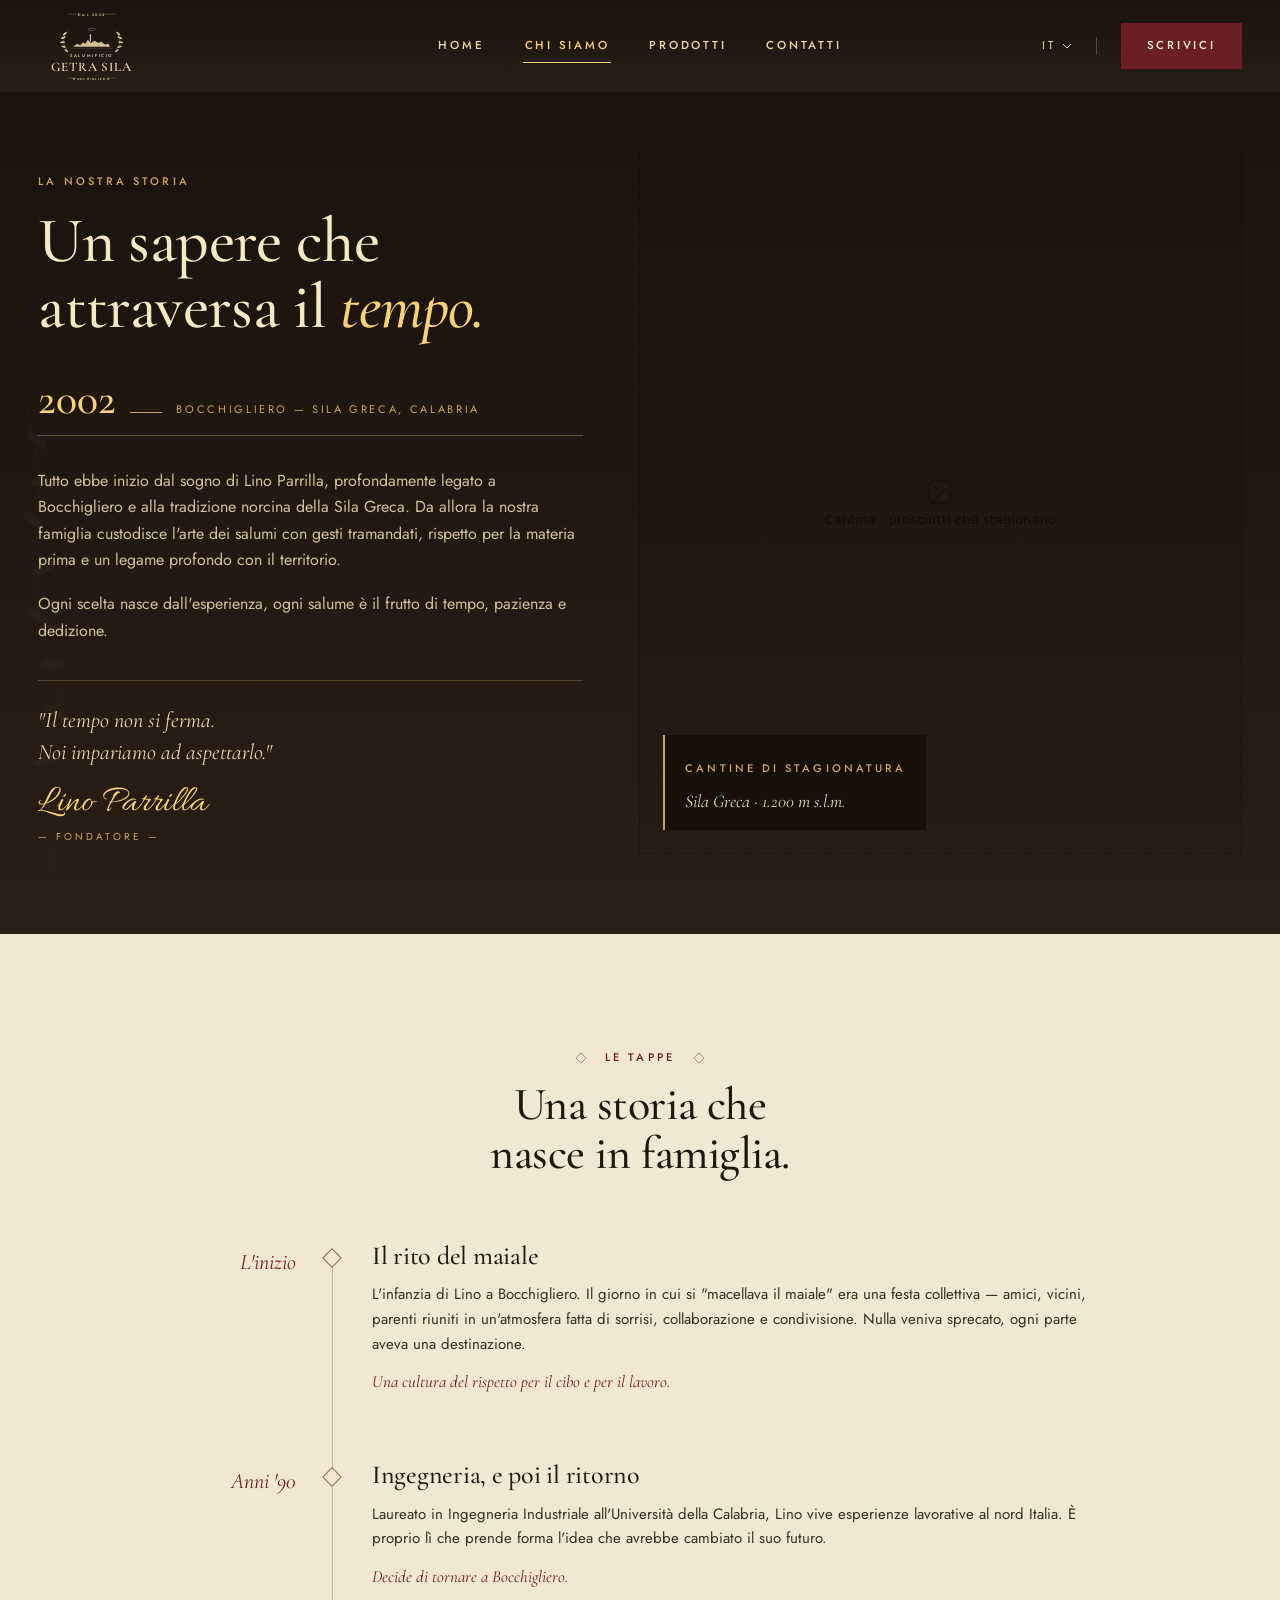
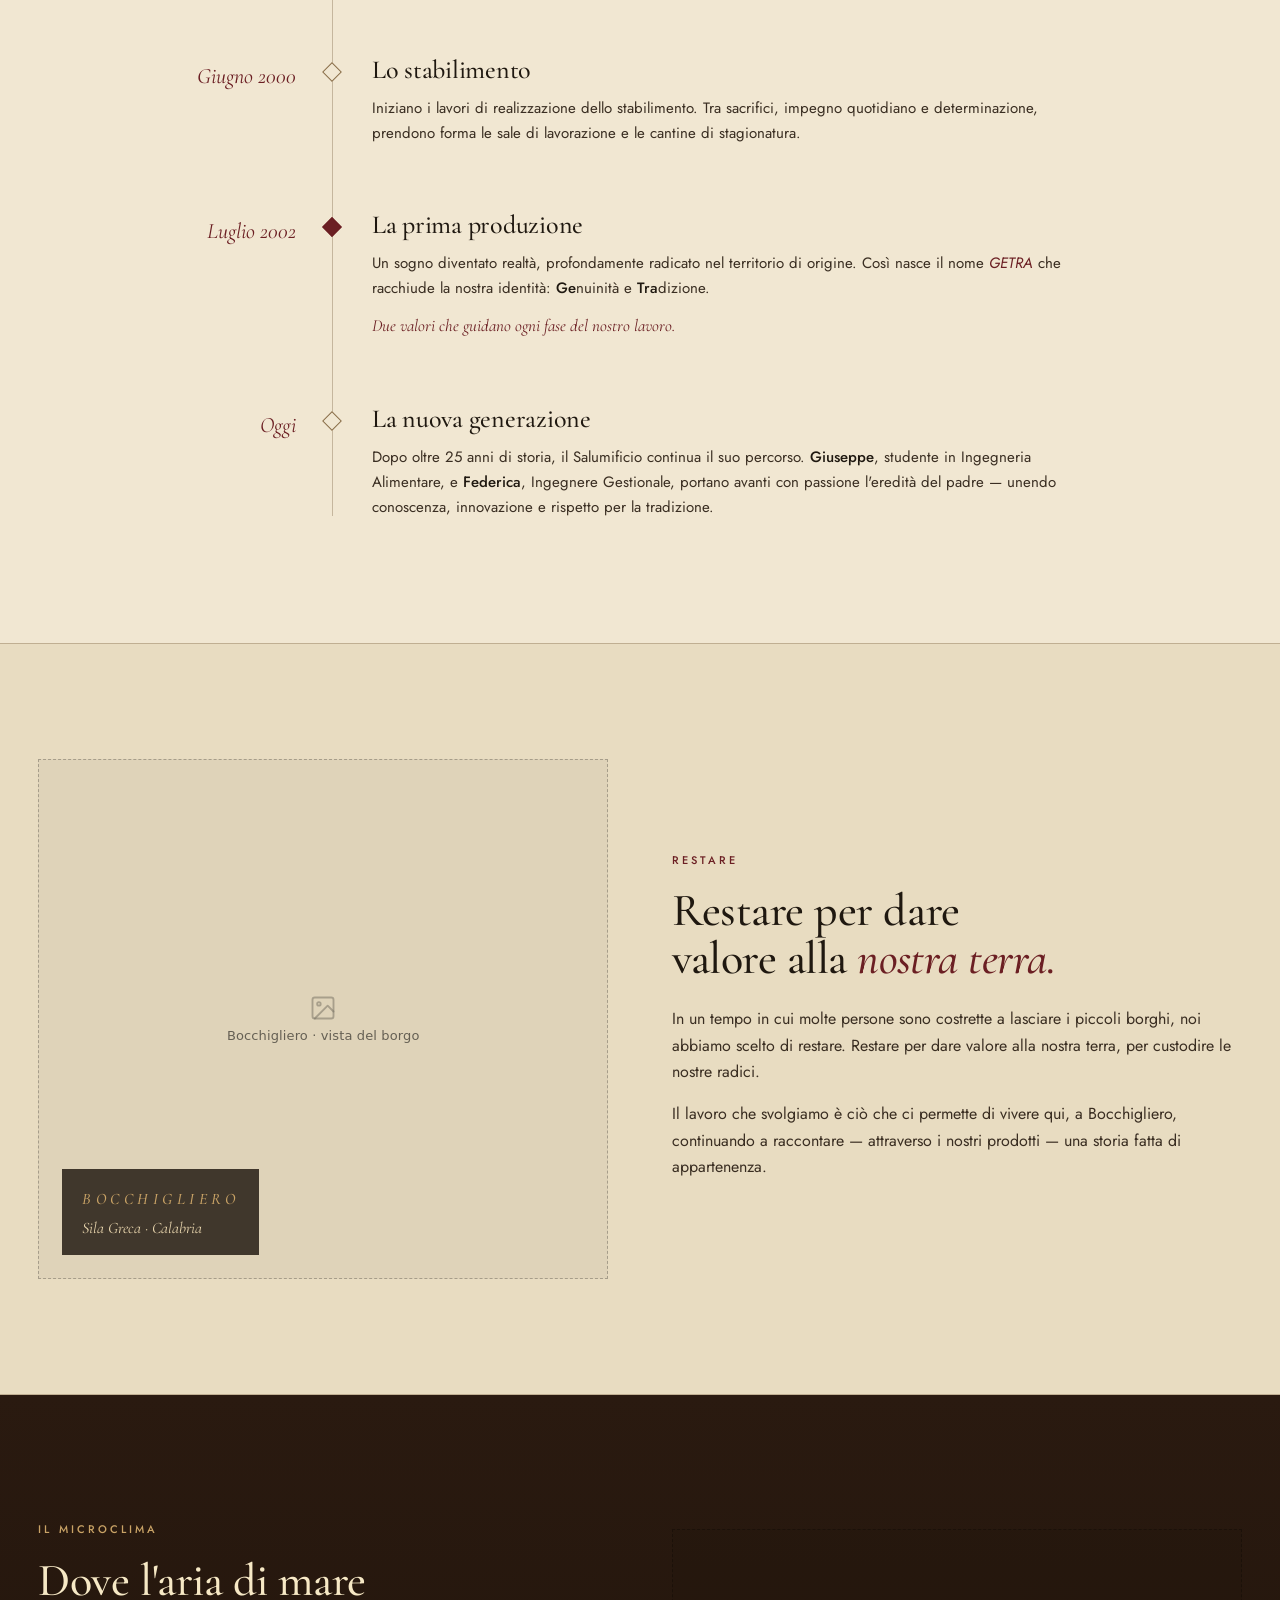
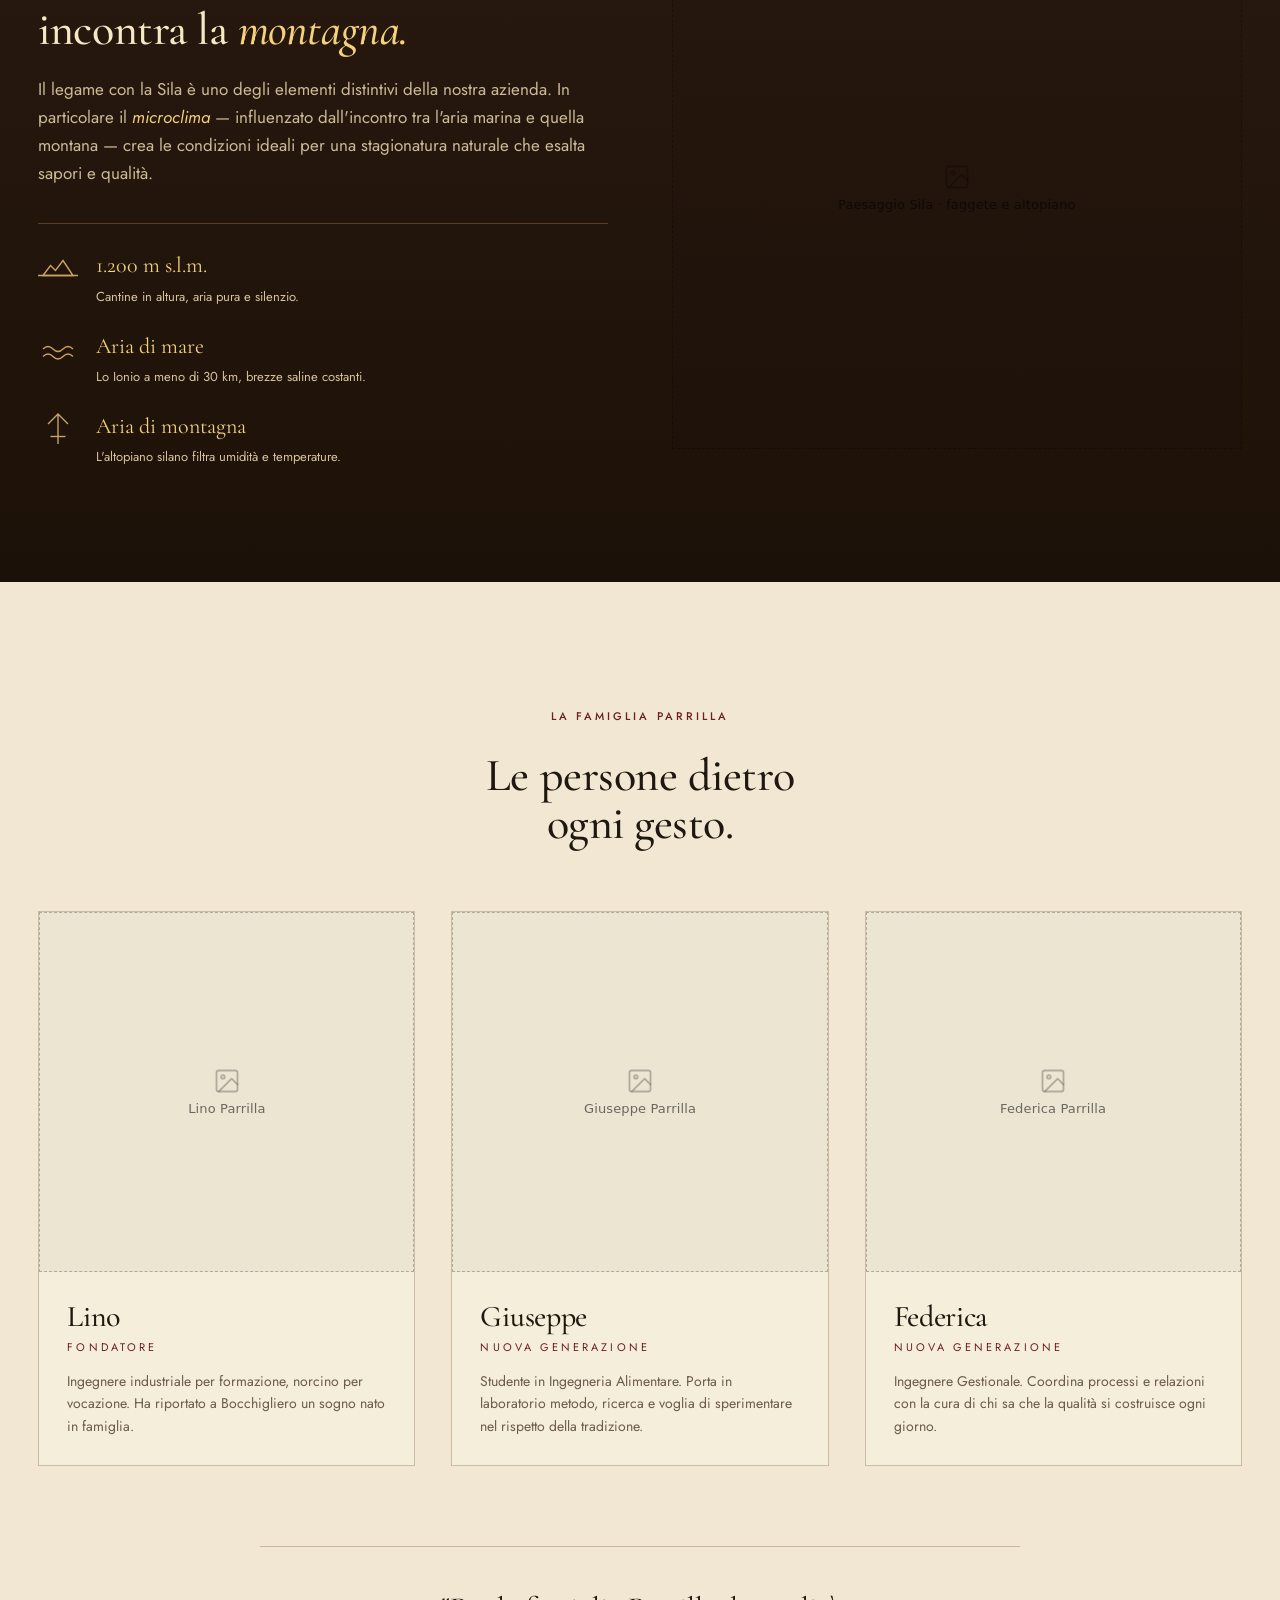
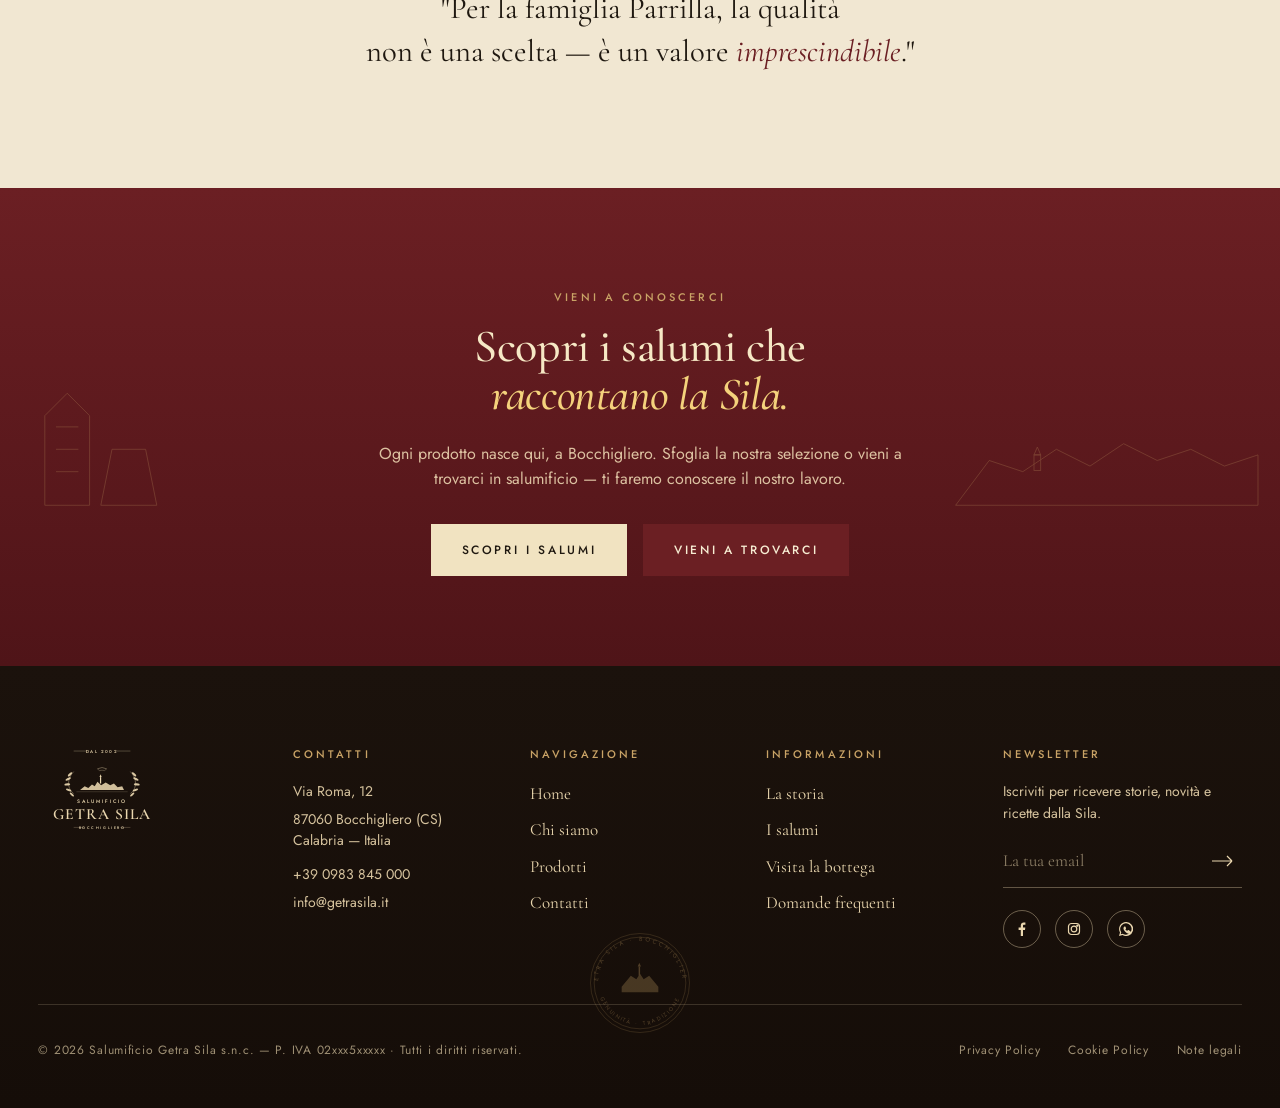
==== chi-siamo.html @ c6960387 "Initial commit e start the project" ====
<!doctype html>
<html lang="it">
<head>
  <meta charset="utf-8" />
  <meta name="viewport" content="width=device-width, initial-scale=1" />
  <title>Chi Siamo — Salumificio Getra Sila</title>
  <link rel="preconnect" href="https://fonts.googleapis.com" />
  <link rel="preconnect" href="https://fonts.gstatic.com" crossorigin />
  <link href="https://fonts.googleapis.com/css2?family=Cormorant+Garamond:ital,wght@0,400;0,500;0,600;0,700;1,400;1,500;1,600&family=Jost:wght@300;400;500;600&family=Allura&display=swap" rel="stylesheet" />
  <link rel="stylesheet" href="styles.css" />
  <script src="image-slot.js"></script>
  <script src="menu.js" defer></script>
</head>
<body data-screen-label="02 Chi Siamo">

<!-- ========== TOPBAR (dark) ========== -->
<header class="topbar topbar--dark">
  <div class="topbar__inner">
    <a href="index.html" class="brand">
      <svg viewBox="0 0 280 188" xmlns="http://www.w3.org/2000/svg" aria-hidden="true">
        <g fill="none" stroke="currentColor">
          <line x1="78" y1="11" x2="108" y2="11" stroke-width="0.6"/>
          <line x1="172" y1="11" x2="202" y2="11" stroke-width="0.6"/>
          <text x="140" y="15" text-anchor="middle" font-family="Jost" font-size="9.5" letter-spacing="3.2" fill="currentColor" stroke="none" style="font-weight:500;">DAL 2002</text>
          <path d="M 78 56 C 64 70, 62 92, 78 104" stroke-width="0.8"/>
          <g fill="currentColor" stroke="none" opacity="0.92">
            <ellipse cx="70" cy="62" rx="6" ry="2.3" transform="rotate(-40 70 62)"/>
            <ellipse cx="66" cy="72" rx="6.5" ry="2.4" transform="rotate(-25 66 72)"/>
            <ellipse cx="64" cy="84" rx="6.5" ry="2.4" transform="rotate(-5 64 84)"/>
            <ellipse cx="67" cy="96" rx="6.2" ry="2.3" transform="rotate(20 67 96)"/>
            <ellipse cx="74" cy="106" rx="5.8" ry="2.2" transform="rotate(40 74 106)"/>
          </g>
          <path d="M 202 56 C 216 70, 218 92, 202 104" stroke-width="0.8"/>
          <g fill="currentColor" stroke="none" opacity="0.92">
            <ellipse cx="210" cy="62" rx="6" ry="2.3" transform="rotate(40 210 62)"/>
            <ellipse cx="214" cy="72" rx="6.5" ry="2.4" transform="rotate(25 214 72)"/>
            <ellipse cx="216" cy="84" rx="6.5" ry="2.4" transform="rotate(5 216 84)"/>
            <ellipse cx="213" cy="96" rx="6.2" ry="2.3" transform="rotate(-20 213 96)"/>
            <ellipse cx="206" cy="106" rx="5.8" ry="2.2" transform="rotate(-40 206 106)"/>
          </g>
          <path d="M 130 50 Q 140 44 150 50" stroke-width="0.8"/>
          <path d="M 130 50 Q 134 56 140 53 Q 146 56 150 50" stroke-width="0.6"/>
          <g fill="currentColor" stroke="none">
            <path d="M 92 96 L 102 88 L 110 92 L 118 84 L 124 88 L 130 78 L 138 86 L 148 80 L 158 86 L 166 82 L 174 90 L 184 88 L 188 96 Z" opacity="0.88"/>
            <rect x="135.5" y="68" width="2.6" height="14"/>
            <polygon points="134.5,68 136.8,62 139.1,68"/>
          </g>
          <line x1="84" y1="100" x2="196" y2="100" stroke-width="0.5" opacity="0.7"/>
          <text x="140" y="124" text-anchor="middle" font-family="Jost" font-size="11" letter-spacing="4.2" fill="currentColor" stroke="none" style="font-weight:500;">SALUMIFICIO</text>
          <text x="140" y="160" text-anchor="middle" font-family="Cormorant Garamond" font-weight="600" font-size="34" letter-spacing="2.2" fill="currentColor" stroke="none">GETRA SILA</text>
          <line x1="78" y1="178" x2="100" y2="178" stroke-width="0.5"/>
          <line x1="180" y1="178" x2="202" y2="178" stroke-width="0.5"/>
          <text x="140" y="182" text-anchor="middle" font-family="Jost" font-size="8" letter-spacing="3.4" fill="currentColor" stroke="none" style="font-weight:500;">BOCCHIGLIERO</text>
        </g>
      </svg>
    </a>
    <nav class="nav">
      <a href="index.html" class="nav-link">Home</a>
      <a href="chi-siamo.html" class="nav-link nav-link--active">Chi Siamo</a>
      <a href="prodotti.html" class="nav-link">Prodotti</a>
      <a href="contatti.html" class="nav-link">Contatti</a>
    </nav>
    <div class="topbar__right">
      <span class="lang">IT
        <svg width="10" height="6" viewBox="0 0 10 6" fill="none"><path d="M1 1l4 4 4-4" stroke="currentColor" stroke-width="1"/></svg>
      </span>
      <a href="contatti.html" class="topbar__cta">Scrivici</a>
    </div>

    <button class="burger" type="button" aria-label="Apri menu" aria-expanded="false" aria-controls="mobile-menu">
      <span class="burger__lines"><span></span><span></span><span></span></span>
    </button>
  </div>
</header>

<div class="mobile-menu" id="mobile-menu" role="dialog" aria-modal="true" aria-label="Menu di navigazione" aria-hidden="true">
  <button class="mobile-menu__close" type="button" aria-label="Chiudi menu">
    <svg viewBox="0 0 24 24" fill="none" stroke="currentColor" stroke-width="1.4" stroke-linecap="round"><path d="M5 5l14 14M19 5L5 19"/></svg>
  </button>
  <div class="mobile-menu__inner">
    <p class="mobile-menu__eyebrow">Salumificio · Getra Sila</p>
    <nav class="mobile-menu__nav" aria-label="Menu principale">
      <a href="index.html">Home</a>
      <a href="chi-siamo.html">Chi Siamo</a>
      <a href="prodotti.html">Prodotti</a>
      <a href="contatti.html">Contatti</a>
    </nav>
    <hr class="mobile-menu__divider" />
    <a href="contatti.html" class="mobile-menu__cta">Scrivici</a>
    <p class="mobile-menu__addr">Bocchigliero (CS)<br/>Calabria — Italia</p>
    <div class="mobile-menu__socials">
      <a href="#" aria-label="Facebook"><svg width="14" height="14" viewBox="0 0 14 14" fill="currentColor"><path d="M8 14V8h2l.3-2.4H8V4c0-.7.2-1.2 1.2-1.2H10.4V.6C10.2.6 9.5.5 8.7.5c-1.7 0-2.9 1-2.9 3v2H3.6V8h2.2v6H8z"/></svg></a>
      <a href="#" aria-label="Instagram"><svg width="14" height="14" viewBox="0 0 14 14" fill="none" stroke="currentColor" stroke-width="1.2"><rect x="1.5" y="1.5" width="11" height="11" rx="3"/><circle cx="7" cy="7" r="2.8"/><circle cx="10.4" cy="3.6" r="0.6" fill="currentColor"/></svg></a>
      <a href="#" aria-label="WhatsApp"><svg width="14" height="14" viewBox="0 0 14 14" fill="currentColor"><path d="M7 0a7 7 0 00-6 10.5L0 14l3.6-1A7 7 0 107 0zm0 12.7a5.7 5.7 0 01-3-.8l-.2-.1-2.1.5.6-2-.2-.2A5.7 5.7 0 117 12.7zm3.3-4.3l-.8-.4c-.2-.1-.4-.2-.5 0-.2.2-.6.7-.7.8 0 .1-.1.1-.3 0-.6-.3-1.1-.6-1.5-1.3-.1-.2 0-.3.1-.4 0-.1.2-.3.3-.4 0-.1 0-.2.1-.3 0-.1 0-.2 0-.3l-.5-1.2c-.2-.3-.3-.3-.4-.3h-.4c-.1 0-.3 0-.5.2-.2.2-.7.7-.7 1.6 0 1 .7 1.9.8 2 .1.2 1.4 2.2 3.4 3 1.6.6 1.9.5 2.3.5.3 0 1-.4 1.2-.8.1-.4.1-.8.1-.8 0-.1-.2-.1-.4-.2z"/></svg></a>
    </div>
  </div>
</div>

<main>

<!-- ========== HERO ========== -->
<section class="cs-hero">
  <div class="cs-hero__inner">
    <div class="cs-hero__copy">
      <p class="eyebrow">La nostra storia</p>
      <h1>
        Un sapere che<br/>
        attraversa il <em>tempo.</em>
      </h1>

      <div class="cs-hero__year">
        <p class="cs-hero__year-num">2002</p>
        <span class="cs-hero__year-bar"></span>
        <p class="cs-hero__year-place">Bocchigliero — Sila Greca, Calabria</p>
      </div>

      <p class="lead">
        Tutto ebbe inizio dal sogno di Lino Parrilla, profondamente legato
        a Bocchigliero e alla tradizione norcina della Sila Greca.
        Da allora la nostra famiglia custodisce l'arte dei salumi
        con gesti tramandati, rispetto per la materia prima e
        un legame profondo con il territorio.
      </p>

      <p class="lead">
        Ogni scelta nasce dall'esperienza, ogni salume è il frutto
        di tempo, pazienza e dedizione.
      </p>

      <blockquote class="cs-quote">
        <p class="cs-quote__text">"Il tempo non si ferma.<br/>Noi impariamo ad aspettarlo."</p>
        <p class="cs-quote__sig script">Lino Parrilla</p>
        <p class="cs-quote__role">— Fondatore —</p>
      </blockquote>
    </div>

    <div class="cs-hero__art">
      <image-slot id="cs-hero" shape="rect" placeholder="Cantina · prosciutti che stagionano"></image-slot>
      <!-- Sila label overlay -->
      <div class="cs-hero__overlay">
        <p class="eyebrow eyebrow--gold">Cantine di stagionatura</p>
        <p class="cs-hero__overlay-tag">Sila Greca · 1.200 m s.l.m.</p>
      </div>
    </div>
  </div>

  <!-- side botanical -->
  <svg class="botanical" style="left: 0; top: 300px; width: 140px; height: 480px; opacity: 0.18;" viewBox="0 0 160 600" fill="none">
    <g stroke="var(--sepia)" stroke-width="0.6" opacity="0.7">
      <path d="M 18 0 Q 50 80, 38 170 Q 26 260, 56 350 Q 86 440, 60 540 L 60 600"/>
      <g fill="var(--sepia)" stroke="none" opacity="0.45">
        <ellipse cx="38" cy="60" rx="16" ry="6" transform="rotate(40 38 60)"/>
        <ellipse cx="46" cy="110" rx="16" ry="6" transform="rotate(-20 46 110)"/>
        <ellipse cx="34" cy="160" rx="16" ry="6" transform="rotate(40 34 160)"/>
        <ellipse cx="48" cy="220" rx="16" ry="6" transform="rotate(-25 48 220)"/>
        <ellipse cx="40" cy="280" rx="16" ry="6" transform="rotate(35 40 280)"/>
        <ellipse cx="58" cy="340" rx="16" ry="6" transform="rotate(-10 58 340)"/>
        <ellipse cx="62" cy="400" rx="16" ry="6" transform="rotate(30 62 400)"/>
        <ellipse cx="50" cy="460" rx="16" ry="6" transform="rotate(-20 50 460)"/>
        <ellipse cx="62" cy="520" rx="16" ry="6" transform="rotate(20 62 520)"/>
      </g>
    </g>
  </svg>
</section>

<!-- ========== TIMELINE ========== -->
<section class="timeline">
  <div class="timeline__inner">
    <div class="section-head">
      <div class="diamond-divider" style="max-width: 280px; margin: 0 auto;">
        <svg width="12" height="12" viewBox="0 0 14 14"><path d="M7 1l6 6-6 6-6-6z" stroke="currentColor" stroke-width="0.8" fill="none"/></svg>
        <span class="eyebrow">Le tappe</span>
        <svg width="12" height="12" viewBox="0 0 14 14"><path d="M7 1l6 6-6 6-6-6z" stroke="currentColor" stroke-width="0.8" fill="none"/></svg>
      </div>
      <h2>Una storia che<br/>nasce in famiglia.</h2>
    </div>

    <div class="timeline__rail">
      <div class="tl-step">
        <div class="tl-step__year">L'inizio</div>
        <div class="tl-step__dot"></div>
        <div class="tl-step__body">
          <h3>Il rito del maiale</h3>
          <p>L'infanzia di Lino a Bocchigliero. Il giorno in cui si "macellava il maiale" era una festa collettiva — amici, vicini, parenti riuniti in un'atmosfera fatta di sorrisi, collaborazione e condivisione. Nulla veniva sprecato, ogni parte aveva una destinazione.</p>
          <p class="tl-step__cap">Una cultura del rispetto per il cibo e per il lavoro.</p>
        </div>
      </div>

      <div class="tl-step">
        <div class="tl-step__year">Anni '90</div>
        <div class="tl-step__dot"></div>
        <div class="tl-step__body">
          <h3>Ingegneria, e poi il ritorno</h3>
          <p>Laureato in Ingegneria Industriale all'Università della Calabria, Lino vive esperienze lavorative al nord Italia. È proprio lì che prende forma l'idea che avrebbe cambiato il suo futuro.</p>
          <p class="tl-step__cap">Decide di tornare a Bocchigliero.</p>
        </div>
      </div>

      <div class="tl-step">
        <div class="tl-step__year">Giugno 2000</div>
        <div class="tl-step__dot"></div>
        <div class="tl-step__body">
          <h3>Lo stabilimento</h3>
          <p>Iniziano i lavori di realizzazione dello stabilimento. Tra sacrifici, impegno quotidiano e determinazione, prendono forma le sale di lavorazione e le cantine di stagionatura.</p>
        </div>
      </div>

      <div class="tl-step tl-step--milestone">
        <div class="tl-step__year">Luglio 2002</div>
        <div class="tl-step__dot"></div>
        <div class="tl-step__body">
          <h3>La prima produzione</h3>
          <p>Un sogno diventato realtà, profondamente radicato nel territorio di origine. Così nasce il nome <em>GETRA</em> che racchiude la nostra identità: <strong>Ge</strong>nuinità e <strong>Tra</strong>dizione.</p>
          <p class="tl-step__cap">Due valori che guidano ogni fase del nostro lavoro.</p>
        </div>
      </div>

      <div class="tl-step">
        <div class="tl-step__year">Oggi</div>
        <div class="tl-step__dot"></div>
        <div class="tl-step__body">
          <h3>La nuova generazione</h3>
          <p>Dopo oltre 25 anni di storia, il Salumificio continua il suo percorso. <strong>Giuseppe</strong>, studente in Ingegneria Alimentare, e <strong>Federica</strong>, Ingegnere Gestionale, portano avanti con passione l'eredità del padre — unendo conoscenza, innovazione e rispetto per la tradizione.</p>
        </div>
      </div>
    </div>
  </div>
</section>

<!-- ========== RESTARE ========== -->
<section class="restare">
  <div class="restare__inner">
    <div class="restare__art">
      <image-slot id="cs-village" shape="rect" placeholder="Bocchigliero · vista del borgo"></image-slot>
      <div class="restare__caption">
        <p class="eyebrow eyebrow--gold">Bocchigliero</p>
        <p>Sila Greca · Calabria</p>
      </div>
    </div>
    <div class="restare__copy">
      <p class="eyebrow">Restare</p>
      <h2>
        Restare per dare<br/>
        valore alla <em>nostra terra.</em>
      </h2>
      <p class="lead">
        In un tempo in cui molte persone sono costrette a lasciare i piccoli
        borghi, noi abbiamo scelto di restare. Restare per dare valore alla
        nostra terra, per custodire le nostre radici.
      </p>
      <p class="lead">
        Il lavoro che svolgiamo è ciò che ci permette di vivere qui,
        a Bocchigliero, continuando a raccontare — attraverso i nostri
        prodotti — una storia fatta di appartenenza.
      </p>
    </div>
  </div>
</section>

<!-- ========== TERRITORIO (dark) ========== -->
<section class="territorio">
  <div class="territorio__inner">
    <div class="territorio__copy">
      <p class="eyebrow eyebrow--gold">Il microclima</p>
      <h2>Dove l'aria di mare<br/>incontra la <em>montagna.</em></h2>
      <p class="territorio__lead">
        Il legame con la Sila è uno degli elementi distintivi della
        nostra azienda. In particolare il <em>microclima</em> — influenzato
        dall'incontro tra l'aria marina e quella montana — crea le
        condizioni ideali per una stagionatura naturale che esalta
        sapori e qualità.
      </p>

      <div class="territorio__points">
        <div class="terr-point">
          <span class="terr-point__icon">
            <svg viewBox="0 0 32 32" fill="none" stroke="currentColor" stroke-width="1.1">
              <path d="M4 22 L 10 14 L 14 18 L 20 10 L 24 16 L 28 22 Z"/>
              <line x1="0" y1="22" x2="32" y2="22"/>
            </svg>
          </span>
          <div>
            <p class="terr-point__title">1.200 m s.l.m.</p>
            <p class="terr-point__cap">Cantine in altura, aria pura e silenzio.</p>
          </div>
        </div>
        <div class="terr-point">
          <span class="terr-point__icon">
            <svg viewBox="0 0 32 32" fill="none" stroke="currentColor" stroke-width="1.1">
              <path d="M4 16 Q 8 12, 12 16 T 20 16 T 28 16"/>
              <path d="M4 22 Q 8 18, 12 22 T 20 22 T 28 22"/>
            </svg>
          </span>
          <div>
            <p class="terr-point__title">Aria di mare</p>
            <p class="terr-point__cap">Lo Ionio a meno di 30 km, brezze saline costanti.</p>
          </div>
        </div>
        <div class="terr-point">
          <span class="terr-point__icon">
            <svg viewBox="0 0 32 32" fill="none" stroke="currentColor" stroke-width="1.1">
              <path d="M16 4 L 16 28 M 8 12 L 16 4 L 24 12"/>
              <path d="M 10 22 L 22 22"/>
            </svg>
          </span>
          <div>
            <p class="terr-point__title">Aria di montagna</p>
            <p class="terr-point__cap">L'altopiano silano filtra umidità e temperature.</p>
          </div>
        </div>
      </div>
    </div>

    <div class="territorio__art">
      <image-slot id="cs-territory" shape="rect" placeholder="Paesaggio Sila · faggete e altopiano"></image-slot>
    </div>
  </div>
</section>

<!-- ========== FAMIGLIA ========== -->
<section class="famiglia">
  <div class="famiglia__inner">
    <div class="section-head">
      <p class="eyebrow">La famiglia Parrilla</p>
      <h2>Le persone dietro<br/>ogni gesto.</h2>
    </div>

    <div class="famiglia__grid">
      <article class="person">
        <image-slot id="p-lino" shape="rect" placeholder="Lino Parrilla"></image-slot>
        <div class="person__body">
          <h3>Lino</h3>
          <p class="person__role">Fondatore</p>
          <p>Ingegnere industriale per formazione, norcino per vocazione. Ha riportato a Bocchigliero un sogno nato in famiglia.</p>
        </div>
      </article>
      <article class="person">
        <image-slot id="p-giuseppe" shape="rect" placeholder="Giuseppe Parrilla"></image-slot>
        <div class="person__body">
          <h3>Giuseppe</h3>
          <p class="person__role">Nuova generazione</p>
          <p>Studente in Ingegneria Alimentare. Porta in laboratorio metodo, ricerca e voglia di sperimentare nel rispetto della tradizione.</p>
        </div>
      </article>
      <article class="person">
        <image-slot id="p-federica" shape="rect" placeholder="Federica Parrilla"></image-slot>
        <div class="person__body">
          <h3>Federica</h3>
          <p class="person__role">Nuova generazione</p>
          <p>Ingegnere Gestionale. Coordina processi e relazioni con la cura di chi sa che la qualità si costruisce ogni giorno.</p>
        </div>
      </article>
    </div>

    <p class="famiglia__motto">
      "Per la famiglia Parrilla, la qualità<br/>non è una scelta — è un valore <em>imprescindibile</em>."
    </p>
  </div>
</section>

<!-- ========== CTA ========== -->
<section class="cta-band">
  <svg class="cta-band__art cta-band__art--left" viewBox="0 0 320 220" fill="none">
    <g stroke="#c9a366" stroke-width="0.7" opacity="0.55">
      <path d="M40 180 L 40 100 L 60 80 L 80 100 L 80 180 Z"/>
      <path d="M 50 110 H 70 M 50 130 H 70 M 50 150 H 70"/>
      <path d="M 90 180 L 100 130 L 130 130 L 140 180 Z"/>
    </g>
  </svg>
  <svg class="cta-band__art cta-band__art--right" viewBox="0 0 320 220" fill="none">
    <g stroke="#c9a366" stroke-width="0.7" opacity="0.55">
      <path d="M30 180 L 60 140 L 90 150 L 120 130 L 150 145 L 180 125 L 210 140 L 240 130 L 270 145 L 300 135 L 300 180 Z"/>
      <rect x="100" y="135" width="6" height="14"/>
      <polygon points="100,135 103,128 106,135"/>
    </g>
  </svg>
  <div class="cta-band__inner">
    <p class="eyebrow eyebrow--gold">Vieni a conoscerci</p>
    <h2>Scopri i salumi che<br/><em>raccontano la Sila.</em></h2>
    <p class="cta-band__lead">
      Ogni prodotto nasce qui, a Bocchigliero. Sfoglia la nostra
      selezione o vieni a trovarci in salumificio — ti faremo
      conoscere il nostro lavoro.
    </p>
    <div class="cta-band__ctas">
      <a href="prodotti.html" class="btn btn--cream">Scopri i salumi</a>
      <a href="contatti.html" class="btn">Vieni a trovarci</a>
    </div>
  </div>
</section>

</main>

<!-- ========== FOOTER ========== -->
<footer class="site-footer">
  <div class="footer-grid">
    <div>
      <a href="index.html" class="brand">
        <svg viewBox="0 0 280 188" xmlns="http://www.w3.org/2000/svg" aria-hidden="true">
          <g fill="none" stroke="currentColor">
            <line x1="78" y1="11" x2="108" y2="11" stroke-width="0.6"/>
            <line x1="172" y1="11" x2="202" y2="11" stroke-width="0.6"/>
            <text x="140" y="15" text-anchor="middle" font-family="Jost" font-size="9.5" letter-spacing="3.2" fill="currentColor" stroke="none" style="font-weight:500;">DAL 2002</text>
            <path d="M 78 56 C 64 70, 62 92, 78 104" stroke-width="0.8"/>
            <g fill="currentColor" stroke="none" opacity="0.92">
              <ellipse cx="70" cy="62" rx="6" ry="2.3" transform="rotate(-40 70 62)"/>
              <ellipse cx="66" cy="72" rx="6.5" ry="2.4" transform="rotate(-25 66 72)"/>
              <ellipse cx="64" cy="84" rx="6.5" ry="2.4" transform="rotate(-5 64 84)"/>
              <ellipse cx="67" cy="96" rx="6.2" ry="2.3" transform="rotate(20 67 96)"/>
              <ellipse cx="74" cy="106" rx="5.8" ry="2.2" transform="rotate(40 74 106)"/>
            </g>
            <path d="M 202 56 C 216 70, 218 92, 202 104" stroke-width="0.8"/>
            <g fill="currentColor" stroke="none" opacity="0.92">
              <ellipse cx="210" cy="62" rx="6" ry="2.3" transform="rotate(40 210 62)"/>
              <ellipse cx="214" cy="72" rx="6.5" ry="2.4" transform="rotate(25 214 72)"/>
              <ellipse cx="216" cy="84" rx="6.5" ry="2.4" transform="rotate(5 216 84)"/>
              <ellipse cx="213" cy="96" rx="6.2" ry="2.3" transform="rotate(-20 213 96)"/>
              <ellipse cx="206" cy="106" rx="5.8" ry="2.2" transform="rotate(-40 206 106)"/>
            </g>
            <path d="M 130 50 Q 140 44 150 50" stroke-width="0.8"/>
            <path d="M 130 50 Q 134 56 140 53 Q 146 56 150 50" stroke-width="0.6"/>
            <g fill="currentColor" stroke="none">
              <path d="M 92 96 L 102 88 L 110 92 L 118 84 L 124 88 L 130 78 L 138 86 L 148 80 L 158 86 L 166 82 L 174 90 L 184 88 L 188 96 Z" opacity="0.88"/>
              <rect x="135.5" y="68" width="2.6" height="14"/>
              <polygon points="134.5,68 136.8,62 139.1,68"/>
            </g>
            <line x1="84" y1="100" x2="196" y2="100" stroke-width="0.5" opacity="0.7"/>
            <text x="140" y="124" text-anchor="middle" font-family="Jost" font-size="11" letter-spacing="4.2" fill="currentColor" stroke="none" style="font-weight:500;">SALUMIFICIO</text>
            <text x="140" y="160" text-anchor="middle" font-family="Cormorant Garamond" font-weight="600" font-size="34" letter-spacing="2.2" fill="currentColor" stroke="none">GETRA SILA</text>
            <line x1="78" y1="178" x2="100" y2="178" stroke-width="0.5"/>
            <line x1="180" y1="178" x2="202" y2="178" stroke-width="0.5"/>
            <text x="140" y="182" text-anchor="middle" font-family="Jost" font-size="8" letter-spacing="3.4" fill="currentColor" stroke="none" style="font-weight:500;">BOCCHIGLIERO</text>
          </g>
        </svg>
      </a>
    </div>
    <div class="footer-col">
      <h4>Contatti</h4>
      <p>Via Roma, 12</p>
      <p>87060 Bocchigliero (CS)<br/>Calabria — Italia</p>
      <p style="margin-top: 12px;">+39 0983 845 000</p>
      <p>info@getrasila.it</p>
    </div>
    <div class="footer-col">
      <h4>Navigazione</h4>
      <ul>
        <li><a href="index.html">Home</a></li>
        <li><a href="chi-siamo.html">Chi siamo</a></li>
        <li><a href="prodotti.html">Prodotti</a></li>
        <li><a href="contatti.html">Contatti</a></li>
      </ul>
    </div>
    <div class="footer-col">
      <h4>Informazioni</h4>
      <ul>
        <li><a href="chi-siamo.html">La storia</a></li>
        <li><a href="prodotti.html">I salumi</a></li>
        <li><a href="contatti.html">Visita la bottega</a></li>
        <li><a href="contatti.html">Domande frequenti</a></li>
      </ul>
    </div>
    <div class="footer-col">
      <h4>Newsletter</h4>
      <p>Iscriviti per ricevere storie, novità e ricette dalla Sila.</p>
      <form class="newsletter" onsubmit="event.preventDefault();">
        <input type="email" placeholder="La tua email" />
        <button type="submit" aria-label="Iscriviti">
          <svg width="22" height="14" viewBox="0 0 22 14" fill="none"><path d="M0 7h20m0 0L15 2m5 5l-5 5" stroke="currentColor" stroke-width="1.2"/></svg>
        </button>
      </form>
      <div class="socials">
        <a href="#" aria-label="Facebook"><svg width="14" height="14" viewBox="0 0 14 14" fill="currentColor"><path d="M8 14V8h2l.3-2.4H8V4c0-.7.2-1.2 1.2-1.2H10.4V.6C10.2.6 9.5.5 8.7.5c-1.7 0-2.9 1-2.9 3v2H3.6V8h2.2v6H8z"/></svg></a>
        <a href="#" aria-label="Instagram"><svg width="14" height="14" viewBox="0 0 14 14" fill="none" stroke="currentColor" stroke-width="1.2"><rect x="1.5" y="1.5" width="11" height="11" rx="3"/><circle cx="7" cy="7" r="2.8"/><circle cx="10.4" cy="3.6" r="0.6" fill="currentColor"/></svg></a>
        <a href="#" aria-label="WhatsApp"><svg width="14" height="14" viewBox="0 0 14 14" fill="currentColor"><path d="M7 0a7 7 0 00-6 10.5L0 14l3.6-1A7 7 0 107 0zm0 12.7a5.7 5.7 0 01-3-.8l-.2-.1-2.1.5.6-2-.2-.2A5.7 5.7 0 117 12.7zm3.3-4.3l-.8-.4c-.2-.1-.4-.2-.5 0-.2.2-.6.7-.7.8 0 .1-.1.1-.3 0-.6-.3-1.1-.6-1.5-1.3-.1-.2 0-.3.1-.4 0-.1.2-.3.3-.4 0-.1 0-.2.1-.3 0-.1 0-.2 0-.3l-.5-1.2c-.2-.3-.3-.3-.4-.3h-.4c-.1 0-.3 0-.5.2-.2.2-.7.7-.7 1.6 0 1 .7 1.9.8 2 .1.2 1.4 2.2 3.4 3 1.6.6 1.9.5 2.3.5.3 0 1-.4 1.2-.8.1-.4.1-.8.1-.8 0-.1-.2-.1-.4-.2z"/></svg></a>
      </div>
    </div>
  </div>
  <div class="footer-stamp">
    <svg viewBox="0 0 120 120">
      <g fill="none" stroke="#c9a366" stroke-width="0.6" opacity="0.65">
        <circle cx="60" cy="60" r="54"/>
        <circle cx="60" cy="60" r="50"/>
        <defs>
          <path id="fstamp-t" d="M 14 60 A 46 46 0 0 1 106 60" fill="none"/>
          <path id="fstamp-b" d="M 14 60 A 46 46 0 0 0 106 60" fill="none"/>
        </defs>
        <text font-family="Jost" font-size="6.6" letter-spacing="2.8" fill="#c9a366" stroke="none">
          <textPath href="#fstamp-t" startOffset="50%" text-anchor="middle">GETRA SILA · BOCCHIGLIERO</textPath>
        </text>
        <text font-family="Jost" font-size="6" letter-spacing="2" fill="#c9a366" stroke="none">
          <textPath href="#fstamp-b" startOffset="50%" text-anchor="middle">GENUINITÀ · TRADIZIONE</textPath>
        </text>
        <g fill="#c9a366" stroke="none">
          <path d="M 40 64 L 50 52 L 56 56 L 60 50 L 64 56 L 70 52 L 80 64 L 80 70 L 40 70 Z" opacity="0.85"/>
          <rect x="58.5" y="42" width="1.6" height="10"/>
          <polygon points="57.5,42 59.3,38 61.1,42"/>
        </g>
      </g>
    </svg>
  </div>
  <div class="footer-bottom">
    <p>© 2026 Salumificio Getra Sila s.n.c. — P. IVA 02xxx5xxxxx · Tutti i diritti riservati.</p>
    <div class="legal">
      <a href="#">Privacy Policy</a>
      <a href="#">Cookie Policy</a>
      <a href="#">Note legali</a>
    </div>
  </div>
</footer>

<style>
/* ===== Chi Siamo specific ===== */
.cs-hero {
  background: linear-gradient(180deg, var(--dark) 0%, var(--dark-soft) 100%);
  color: #ead7af;
  min-height: calc(100vh - var(--topbar-h));
  position: relative;
  overflow: hidden;
}
.cs-hero__inner {
  max-width: var(--maxw); margin: 0 auto;
  padding: 60px var(--gutter) 80px;
  display: grid;
  grid-template-columns: 0.95fr 1.05fr;
  gap: 56px;
  align-items: center;
  position: relative;
  z-index: 2;
}
.cs-hero__copy { color: #ead7af; max-width: 560px; }
.cs-hero__copy .eyebrow { color: #c9a366; }
.cs-hero__copy h1 {
  color: #f6e8c5;
  font-size: clamp(40px, 5vw, 78px);
  font-weight: 500;
  line-height: 1.04;
  letter-spacing: -0.01em;
  margin: 18px 0 36px;
}
.cs-hero__copy h1 em { color: #f4d27c; font-style: italic; font-weight: 500; }
.cs-hero__copy .lead {
  color: rgba(234, 215, 175, 0.88);
  margin-bottom: 18px;
}
.cs-hero__year {
  display: flex; align-items: baseline; gap: 14px;
  margin: 0 0 32px;
  padding-bottom: 14px;
  border-bottom: 1px solid rgba(201, 163, 102, 0.4);
}
.cs-hero__year-num {
  font-family: var(--ff-display);
  font-size: 44px;
  font-weight: 500;
  color: #f4d27c;
  margin: 0;
  line-height: 1;
}
.cs-hero__year-bar { flex: 0 0 32px; height: 1px; background: #c9a366; }
.cs-hero__year-place {
  font-family: var(--ff-label);
  font-size: 11px;
  letter-spacing: 0.24em;
  text-transform: uppercase;
  color: #c9a366;
  margin: 0;
}

.cs-quote {
  margin: 36px 0 0;
  padding: 24px 0 0;
  border: 0;
  border-top: 1px solid rgba(201, 163, 102, 0.3);
}
.cs-quote__text {
  font-family: var(--ff-display);
  font-style: italic;
  font-size: 22px;
  line-height: 1.45;
  color: #ead7af;
  margin: 0 0 16px;
}
.cs-quote__sig {
  font-size: 38px;
  color: #f4d27c;
  margin: 0;
  line-height: 1;
}
.cs-quote__role {
  font-family: var(--ff-label);
  font-size: 10px;
  letter-spacing: 0.3em;
  text-transform: uppercase;
  color: #c9a366;
  margin: 6px 0 0;
}

.cs-hero__art {
  position: relative;
  height: 78vh;
  min-height: 600px;
}
.cs-hero__art image-slot { width: 100%; height: 100%; }
.cs-hero__overlay {
  position: absolute;
  bottom: 24px; left: 24px;
  background: rgba(20, 12, 6, 0.78);
  padding: 14px 20px;
  border-left: 2px solid var(--gold-soft);
}
.cs-hero__overlay-tag {
  font-family: var(--ff-display);
  font-style: italic;
  font-size: 18px;
  color: #ead7af;
  margin: 4px 0 0;
}

/* ===== Timeline ===== */
.timeline {
  padding: clamp(80px, 9vw, 140px) var(--gutter);
  background: var(--bg-cream);
  position: relative;
}
.timeline__inner { max-width: 920px; margin: 0 auto; }
.timeline__rail {
  position: relative;
  margin-top: 60px;
  padding-left: 0;
}
.timeline__rail::before {
  content: "";
  position: absolute;
  left: 152px; top: 12px; bottom: 12px;
  width: 1px;
  background: var(--sepia-line);
}
.tl-step {
  display: grid;
  grid-template-columns: 140px 24px 1fr;
  gap: 0;
  align-items: flex-start;
  padding-bottom: 56px;
  position: relative;
}
.tl-step:last-child { padding-bottom: 0; }
.tl-step__year {
  font-family: var(--ff-display);
  font-style: italic;
  font-size: 22px;
  color: var(--wine);
  text-align: right;
  padding-right: 24px;
  padding-top: 4px;
}
.tl-step__dot {
  width: 14px; height: 14px;
  background: var(--bg-cream);
  border: 1px solid var(--sepia);
  transform: rotate(45deg);
  margin: 10px auto 0;
  position: relative;
  z-index: 1;
}
.tl-step--milestone .tl-step__dot {
  background: var(--wine);
  border-color: var(--wine);
}
.tl-step__body { padding-left: 28px; }
.tl-step__body h3 {
  font-size: 26px;
  margin: 0 0 12px;
  font-weight: 500;
  line-height: 1.12;
}
.tl-step__body p {
  margin: 0 0 8px;
  color: var(--ink-soft);
  line-height: 1.65;
  font-size: 15px;
}
.tl-step__body p em { color: var(--wine); font-style: italic; }
.tl-step__body p strong { font-weight: 500; color: var(--ink); }
.tl-step__cap {
  font-family: var(--ff-display);
  font-style: italic;
  color: var(--wine) !important;
  font-size: 17px !important;
  margin-top: 12px !important;
}

/* ===== Restare ===== */
.restare {
  padding: clamp(80px, 9vw, 130px) var(--gutter);
  background: var(--bg-cream-warm);
  position: relative;
  border-top: 1px solid var(--sepia-line);
  border-bottom: 1px solid var(--sepia-line);
}
.restare__inner {
  max-width: var(--maxw); margin: 0 auto;
  display: grid;
  grid-template-columns: 1fr 1fr;
  gap: clamp(40px, 5vw, 96px);
  align-items: center;
}
.restare__art {
  position: relative;
  height: 520px;
}
.restare__art image-slot { width: 100%; height: 100%; }
.restare__caption {
  position: absolute;
  bottom: 24px; left: 24px;
  background: rgba(20, 12, 6, 0.78);
  padding: 14px 20px;
  color: #ead7af;
}
.restare__caption .eyebrow { color: #c9a366; }
.restare__caption p { margin: 4px 0 0; font-family: var(--ff-display); font-style: italic; font-size: 16px; }
.restare__copy h2 { margin: 16px 0 24px; }
.restare__copy h2 em { color: var(--wine); font-style: italic; }
.restare__copy .lead { margin-bottom: 16px; }

/* ===== Territorio ===== */
.territorio {
  background: linear-gradient(180deg, #2a1a10 0%, #1c1108 100%);
  color: #ead7af;
  padding: clamp(80px, 9vw, 140px) var(--gutter);
  position: relative;
  overflow: hidden;
}
.territorio__inner {
  max-width: var(--maxw); margin: 0 auto;
  display: grid;
  grid-template-columns: 1fr 1fr;
  gap: clamp(40px, 5vw, 96px);
  align-items: center;
}
.territorio__copy h2 { color: #f6e8c5; margin: 18px 0 22px; font-weight: 500; }
.territorio__copy h2 em { color: #f4d27c; font-style: italic; }
.territorio__lead {
  color: rgba(234, 215, 175, 0.85);
  font-size: 17px; line-height: 1.65;
  margin-bottom: 36px;
}
.territorio__lead em { color: #f4d27c; font-style: italic; }
.territorio__points {
  display: flex; flex-direction: column;
  gap: 22px;
  padding-top: 24px;
  border-top: 1px solid rgba(201, 163, 102, 0.3);
}
.terr-point { display: flex; gap: 18px; align-items: flex-start; }
.terr-point__icon {
  flex: 0 0 40px; color: #c9a366;
}
.terr-point__icon svg { width: 40px; height: 40px; }
.terr-point__title {
  font-family: var(--ff-display);
  font-size: 22px;
  color: #f4d27c;
  margin: 0 0 4px;
}
.terr-point__cap {
  font-size: 13px;
  color: #d6c39e;
  margin: 0;
}
.territorio__art { height: 520px; position: relative; }
.territorio__art image-slot { width: 100%; height: 100%; }

/* ===== Famiglia ===== */
.famiglia {
  padding: clamp(80px, 9vw, 140px) var(--gutter);
  background: var(--bg-cream);
}
.famiglia__inner { max-width: var(--maxw); margin: 0 auto; }
.famiglia__grid {
  display: grid;
  grid-template-columns: repeat(3, 1fr);
  gap: 36px;
  margin-bottom: 80px;
}
.person { background: var(--bg-cream-soft); border: 1px solid var(--sepia-line); }
.person image-slot { width: 100%; height: 360px; --slot-bg: #2a1d13; }
.person__body { padding: 28px; }
.person__body h3 { font-size: 30px; margin: 0 0 4px; font-weight: 500; }
.person__role {
  font-family: var(--ff-label);
  font-size: 11px;
  letter-spacing: 0.28em;
  text-transform: uppercase;
  color: var(--wine);
  margin: 0 0 14px;
}
.person__body p:last-child { margin: 0; color: var(--ink-mute); font-size: 14px; line-height: 1.6; }
.famiglia__motto {
  font-family: var(--ff-display);
  text-align: center;
  font-size: clamp(22px, 2.4vw, 32px);
  color: var(--ink);
  line-height: 1.4;
  max-width: 760px;
  margin: 0 auto;
  padding: 40px 0 0;
  border-top: 1px solid var(--sepia-line);
}
.famiglia__motto em { color: var(--wine); font-style: italic; }

/* ===== CTA band (shared) ===== */
.cta-band {
  background: linear-gradient(180deg, #6b1f23 0%, #4f1418 100%);
  color: #f3dfb8;
  padding: clamp(60px, 7vw, 110px) var(--gutter);
  position: relative;
  overflow: hidden;
}
.cta-band__art { position: absolute; top: 0; height: 100%; opacity: 0.55; }
.cta-band__art--left { left: 0; width: 28%; }
.cta-band__art--right { right: 0; width: 28%; }
.cta-band__inner { max-width: 760px; margin: 0 auto; text-align: center; position: relative; z-index: 2; }
.cta-band h2 { color: #f6e8c5; margin: 16px 0 22px; font-weight: 500; }
.cta-band h2 em { color: #f4d27c; font-style: italic; }
.cta-band__lead { color: rgba(243, 223, 184, 0.85); font-size: 16px; max-width: 540px; margin: 0 auto 32px; line-height: 1.6; }
.cta-band__ctas { display: flex; gap: 16px; justify-content: center; flex-wrap: wrap; }

/* ===== Responsive ===== */
@media (max-width: 880px) {
  .cs-hero__inner { grid-template-columns: 1fr; gap: 36px; }
  .cs-hero__art { height: 60vh; min-height: 400px; }
  .timeline__rail::before { left: 12px; }
  .tl-step { grid-template-columns: 12px 1fr; column-gap: 24px; }
  .tl-step__year { grid-column: 2; text-align: left; padding-right: 0; padding-bottom: 8px; }
  .tl-step__dot { grid-column: 1; grid-row: 1 / span 2; margin: 8px 0 0; }
  .tl-step__body { grid-column: 2; padding-left: 0; }
  .restare__inner, .territorio__inner { grid-template-columns: 1fr; }
  .restare__art, .territorio__art { height: 400px; }
  .famiglia__grid { grid-template-columns: 1fr; }
  .person image-slot { height: 300px; }
}
</style>

</body>
</html>
---- styles.css ----
/* =========================================================
   SALUMIFICIO GETRA SILA — design system
   ========================================================= */

:root {
  /* Palette — parchment, wine, sepia */
  --bg-cream: #f1e7d2;
  --bg-cream-soft: #f5eedb;
  --bg-cream-warm: #e8dcc1;
  --bg-paper: #ede2c8;
  --ink: #1f1810;
  --ink-soft: #3a2e22;
  --ink-mute: #6b5b48;
  --ink-faint: #9a8767;

  --wine: #6b1f23;
  --wine-deep: #4f1418;
  --wine-soft: #8a2a2f;

  --sepia: #8a6f4a;
  --sepia-soft: #b9a37c;
  --sepia-faint: #cfb98f;
  --sepia-line: rgba(106, 80, 48, 0.32);

  --gold: #b08c4f;
  --gold-soft: #c9a366;

  --dark: #1b120c;
  --dark-soft: #2a1d13;
  --dark-warm: #3a2818;

  /* Type */
  --ff-display: "Cormorant Garamond", "EB Garamond", Georgia, serif;
  --ff-body: "Jost", "Helvetica Neue", system-ui, sans-serif;
  --ff-script: "Allura", "Apple Chancery", cursive;
  --ff-label: "Jost", system-ui, sans-serif;

  /* Type scale */
  --fs-display-xl: clamp(56px, 7vw, 116px);
  --fs-display: clamp(44px, 5.4vw, 86px);
  --fs-h2: clamp(34px, 3.6vw, 60px);
  --fs-h3: clamp(24px, 2vw, 32px);
  --fs-lead: clamp(16px, 1.1vw, 18px);
  --fs-body: 15px;
  --fs-small: 13px;
  --fs-label: 11px;

  /* Layout */
  --maxw: 1440px;
  --gutter: clamp(20px, 3vw, 56px);
  --topbar-h: 92px;
}

/* ========== Reset / base ========== */
* { box-sizing: border-box; }
html, body { margin: 0; padding: 0; }
html { scroll-behavior: smooth; }
body {
  font-family: var(--ff-body);
  font-size: var(--fs-body);
  color: var(--ink);
  background: var(--bg-cream);
  font-weight: 400;
  line-height: 1.55;
  -webkit-font-smoothing: antialiased;
  text-rendering: optimizeLegibility;
}

img { max-width: 100%; display: block; }
a { color: inherit; text-decoration: none; }

/* Paper grain — subtle */
body::before {
  content: "";
  position: fixed; inset: 0;
  pointer-events: none;
  z-index: 1;
  background-image:
    radial-gradient(ellipse at 20% 0%, rgba(255, 240, 210, 0.45), transparent 60%),
    radial-gradient(ellipse at 90% 100%, rgba(80, 50, 20, 0.05), transparent 50%);
  opacity: 0.85;
}
main, header, footer, section { position: relative; z-index: 2; }

/* ========== Typography ========== */
h1, h2, h3, h4 { font-family: var(--ff-display); font-weight: 500; color: var(--ink); margin: 0; letter-spacing: -0.01em; }
h1 { font-size: var(--fs-display); line-height: 1.02; }
h2 { font-size: var(--fs-h2); line-height: 1.05; }
h3 { font-size: var(--fs-h3); line-height: 1.15; }
em, .italic { font-style: italic; }

.eyebrow {
  font-family: var(--ff-label);
  font-size: var(--fs-label);
  font-weight: 500;
  letter-spacing: 0.28em;
  text-transform: uppercase;
  color: var(--wine);
}
.eyebrow--mute { color: var(--ink-mute); }
.eyebrow--gold { color: var(--gold-soft); }

.script {
  font-family: var(--ff-script);
  font-weight: 400;
}

.lead {
  font-size: var(--fs-lead);
  line-height: 1.65;
  color: var(--ink-soft);
}

/* ========== Buttons ========== */
.btn {
  display: inline-flex;
  align-items: center;
  justify-content: center;
  gap: 10px;
  padding: 16px 30px;
  font-family: var(--ff-label);
  font-size: 12px;
  font-weight: 500;
  letter-spacing: 0.22em;
  text-transform: uppercase;
  background: var(--wine);
  color: #f6ecd2;
  border: 1px solid var(--wine);
  cursor: pointer;
  transition: background 0.22s, color 0.22s, transform 0.22s;
}
.btn:hover { background: var(--wine-deep); }
.btn--ghost {
  background: transparent;
  color: var(--wine);
  border: 1px solid var(--wine);
}
.btn--ghost:hover { background: var(--wine); color: #f6ecd2; }
.btn--cream {
  background: #f1e3c1;
  color: var(--ink);
  border: 1px solid #f1e3c1;
}
.btn--cream:hover { background: #fff; }

.link-arrow {
  display: inline-flex;
  align-items: center;
  gap: 12px;
  font-family: var(--ff-label);
  font-size: 11px;
  font-weight: 500;
  letter-spacing: 0.24em;
  text-transform: uppercase;
  color: var(--ink);
  padding-bottom: 6px;
  border-bottom: 1px solid var(--ink);
  transition: gap 0.2s;
}
.link-arrow:hover { gap: 18px; }
.link-arrow svg { width: 18px; height: 12px; }

/* ========== Topbar ========== */
.topbar {
  position: sticky; top: 0;
  z-index: 50;
  height: var(--topbar-h);
  display: flex; align-items: center;
  background: transparent;
  transition: background 0.3s, border-color 0.3s;
}
.topbar--dark {
  background: linear-gradient(180deg, var(--dark) 0%, var(--dark-soft) 100%);
  color: #ead7af;
}
.topbar--dark .nav-link,
.topbar--dark .lang { color: #ead7af; }
.topbar--dark .nav-link:hover { color: #fff; }
.topbar--dark .topbar__cta { color: #f6ecd2; }
.topbar--cream { background: var(--bg-cream); border-bottom: 1px solid var(--sepia-line); }

.topbar__inner {
  width: 100%;
  max-width: var(--maxw);
  margin: 0 auto;
  padding: 0 var(--gutter);
  display: grid;
  grid-template-columns: 1fr auto 1fr;
  align-items: center;
  gap: 32px;
}

.brand { display: inline-flex; align-items: center; }
.brand svg { height: 72px; width: auto; }
.topbar--dark .brand .b-fill { fill: #ead7af; }
.topbar--dark .brand .b-stroke { stroke: #ead7af; }

.nav { display: flex; justify-content: center; gap: 36px; }
.nav-link {
  font-family: var(--ff-label);
  font-size: 11.5px;
  font-weight: 500;
  letter-spacing: 0.24em;
  text-transform: uppercase;
  color: var(--ink);
  padding: 8px 2px;
  border-bottom: 1.5px solid transparent;
  transition: color 0.2s, border-color 0.2s;
}
.nav-link:hover { color: var(--wine); }
.nav-link--active { border-bottom-color: var(--wine); color: var(--wine); }
.topbar--dark .nav-link--active { color: #f4d27c; border-bottom-color: #f4d27c; }

.topbar__right {
  display: flex; align-items: center; gap: 24px;
  justify-content: flex-end;
}
.lang {
  font-family: var(--ff-label);
  font-size: 11.5px;
  letter-spacing: 0.22em;
  text-transform: uppercase;
  display: inline-flex; align-items: center; gap: 6px;
  padding-right: 24px;
  border-right: 1px solid var(--sepia-line);
  cursor: pointer;
}
.topbar--dark .lang { border-right-color: rgba(234, 215, 175, 0.25); }
.topbar__cta {
  padding: 14px 26px;
  background: var(--wine);
  color: #f6ecd2;
  font-family: var(--ff-label);
  font-size: 11.5px;
  font-weight: 500;
  letter-spacing: 0.24em;
  text-transform: uppercase;
}
.topbar__cta:hover { background: var(--wine-deep); }

/* ========== Decorative corner stamp ========== */
.corner-stamp {
  position: absolute;
  z-index: 5;
  pointer-events: none;
}
.corner-stamp--bl { bottom: 28px; left: 28px; width: 112px; height: 112px; }

/* Landscape line illustration */
.landscape-line {
  position: absolute;
  bottom: 0; left: 0; right: 0;
  pointer-events: none;
  opacity: 0.36;
  z-index: 2;
}

/* Botanical accents */
.botanical {
  position: absolute;
  pointer-events: none;
  opacity: 0.32;
  z-index: 1;
}

/* Diamond divider */
.diamond-divider {
  display: flex; align-items: center; justify-content: center;
  gap: 18px;
  color: var(--sepia);
}
.diamond-divider::before,
.diamond-divider::after {
  content: ""; height: 1px; flex: 1; max-width: 96px;
  background: var(--sepia-line);
}

/* ========== Sections ========== */
.section { padding: clamp(80px, 9vw, 140px) var(--gutter); }
.section--tight { padding: clamp(60px, 6vw, 100px) var(--gutter); }
.section__inner { max-width: var(--maxw); margin: 0 auto; }

.section-head {
  text-align: center;
  display: flex; flex-direction: column; align-items: center;
  gap: 14px;
  margin-bottom: 64px;
}
.section-head h2 { max-width: 800px; }
.section-head .lead { max-width: 640px; margin: 0; }

/* ========== Cards ========== */
.card {
  background: var(--bg-cream-soft);
  border: 1px solid var(--sepia-line);
  padding: 28px;
  position: relative;
}
.card--ornate::before,
.card--ornate::after {
  content: "";
  position: absolute;
  width: 12px; height: 12px;
  border: 1px solid var(--sepia);
}
.card--ornate::before { top: 6px; left: 6px; border-right: 0; border-bottom: 0; }
.card--ornate::after { bottom: 6px; right: 6px; border-left: 0; border-top: 0; }

/* ========== Footer ========== */
.site-footer {
  background: linear-gradient(180deg, var(--dark) 0%, #150d08 100%);
  color: #ead7af;
  padding: 80px var(--gutter) 36px;
  position: relative;
  z-index: 3;
}
.site-footer .footer-grid {
  max-width: var(--maxw); margin: 0 auto;
  display: grid;
  grid-template-columns: 1.1fr 1fr 1fr 1fr 1.2fr;
  gap: 56px;
  align-items: flex-start;
}
.site-footer .brand svg { height: 86px; }
.site-footer .brand .b-fill { fill: #ead7af; }
.site-footer .brand .b-stroke { stroke: #ead7af; }

.footer-col h4 {
  font-family: var(--ff-label);
  font-size: 11px;
  font-weight: 500;
  letter-spacing: 0.28em;
  text-transform: uppercase;
  color: #c9a366;
  margin-bottom: 18px;
}
.footer-col ul { list-style: none; margin: 0; padding: 0; display: flex; flex-direction: column; gap: 10px; }
.footer-col a { font-family: var(--ff-display); font-size: 17px; color: #ead7af; }
.footer-col a:hover { color: #fff; }
.footer-col p { margin: 0 0 6px; font-size: 14px; color: #d6c39e; }

.newsletter {
  margin-top: 18px;
  display: flex; align-items: center;
  border-bottom: 1px solid rgba(234, 215, 175, 0.35);
  padding-bottom: 8px;
}
.newsletter input {
  background: transparent; border: 0; outline: 0;
  color: #ead7af;
  font-family: var(--ff-display); font-size: 17px;
  flex: 1; padding: 8px 0;
}
.newsletter input::placeholder { color: rgba(234, 215, 175, 0.55); }
.newsletter button {
  background: transparent; border: 0; cursor: pointer;
  color: #ead7af; padding: 8px; display: inline-flex;
}

.socials { display: flex; gap: 14px; margin-top: 22px; }
.socials a {
  width: 38px; height: 38px; border-radius: 50%;
  border: 1px solid rgba(234, 215, 175, 0.4);
  display: inline-flex; align-items: center; justify-content: center;
}
.socials a:hover { border-color: #f4d27c; color: #f4d27c; }

.footer-bottom {
  max-width: var(--maxw); margin: 56px auto 0;
  padding-top: 24px;
  border-top: 1px solid rgba(234, 215, 175, 0.18);
  display: flex; justify-content: space-between; align-items: center;
  font-size: 12px; color: rgba(234, 215, 175, 0.65);
  letter-spacing: 0.06em;
}
.footer-bottom .legal { display: flex; gap: 28px; }
.footer-bottom .legal a:hover { color: #fff; }

.footer-stamp {
  position: absolute; left: 50%; transform: translateX(-50%);
  bottom: 70px;
  width: 110px; height: 110px;
  opacity: 0.5;
  pointer-events: none;
}

/* ========== Page hero scaffolding ========== */
.page-hero {
  position: relative;
  min-height: calc(100vh - var(--topbar-h));
  display: flex;
  overflow: hidden;
}

/* ========== Image slot styling ========== */
image-slot {
  --slot-bg: linear-gradient(160deg, #2a1d13 0%, #1a1108 100%);
  --slot-fg: rgba(234, 215, 175, 0.55);
  border-radius: 0;
  position: relative;
}
image-slot::part(label),
image-slot::part(hint) {
  font-family: var(--ff-label);
  letter-spacing: 0.18em;
  text-transform: uppercase;
  font-size: 10px;
}

/* ========== Burger button ========== */
.burger {
  display: none;
  background: transparent;
  border: 0;
  padding: 10px;
  cursor: pointer;
  color: inherit;
  position: relative;
  z-index: 60;
  align-items: center;
  justify-content: center;
}
.burger__lines {
  position: relative;
  display: block;
  width: 28px;
  height: 18px;
}
.burger__lines span {
  position: absolute;
  left: 0;
  display: block;
  width: 100%;
  height: 1.5px;
  background: currentColor;
  transition: transform 0.32s ease, top 0.32s ease, opacity 0.2s ease, background 0.2s;
}
.burger__lines span:nth-child(1) { top: 2px; }
.burger__lines span:nth-child(2) { top: 8px; width: 70%; }
.burger__lines span:nth-child(3) { top: 14px; }
.burger.is-open { color: var(--ink); }
.burger.is-open .burger__lines span:nth-child(1) { top: 8px; transform: rotate(45deg); }
.burger.is-open .burger__lines span:nth-child(2) { opacity: 0; }
.burger.is-open .burger__lines span:nth-child(3) { top: 8px; transform: rotate(-45deg); width: 100%; }

/* ========== Fullscreen mobile menu ========== */
.mobile-menu {
  position: fixed;
  inset: 0;
  z-index: 55;
  background: linear-gradient(180deg, var(--bg-cream) 0%, var(--bg-cream-warm) 100%);
  display: flex;
  align-items: center;
  justify-content: center;
  opacity: 0;
  visibility: hidden;
  transform: translateY(-8px);
  transition: opacity 0.32s ease, transform 0.32s ease, visibility 0.32s;
  overflow-y: auto;
  padding: calc(var(--topbar-h) + 12px) var(--gutter) 48px;
}
.mobile-menu.is-open {
  opacity: 1;
  visibility: visible;
  transform: translateY(0);
}
.mobile-menu::before {
  content: "";
  position: absolute;
  inset: 0;
  pointer-events: none;
  background:
    radial-gradient(ellipse at 20% 0%, rgba(255, 240, 210, 0.55), transparent 60%),
    radial-gradient(ellipse at 90% 100%, rgba(80, 50, 20, 0.06), transparent 50%);
}
.mobile-menu__inner {
  position: relative;
  text-align: center;
  width: 100%;
  max-width: 520px;
  display: flex;
  flex-direction: column;
  align-items: center;
  gap: 26px;
}
.mobile-menu__eyebrow {
  font-family: var(--ff-label);
  font-size: 10.5px;
  letter-spacing: 0.32em;
  text-transform: uppercase;
  color: var(--wine);
  margin: 0;
}
.mobile-menu__nav {
  display: flex;
  flex-direction: column;
  gap: 14px;
  width: 100%;
}
.mobile-menu__nav a {
  font-family: var(--ff-display);
  font-size: clamp(34px, 8vw, 48px);
  font-weight: 500;
  line-height: 1.1;
  color: var(--ink);
  letter-spacing: -0.01em;
  transition: color 0.2s;
  display: inline-block;
}
.mobile-menu__nav a:hover { color: var(--wine); }
.mobile-menu__nav a.is-active {
  color: var(--wine);
  font-style: italic;
}
.mobile-menu__divider {
  width: 40px;
  height: 1px;
  background: var(--sepia-line);
  border: 0;
  margin: 8px 0;
}
.mobile-menu__cta {
  display: inline-flex;
  align-items: center;
  gap: 10px;
  padding: 16px 32px;
  background: var(--wine);
  color: #f6ecd2;
  font-family: var(--ff-label);
  font-size: 12px;
  font-weight: 500;
  letter-spacing: 0.22em;
  text-transform: uppercase;
  transition: background 0.22s;
}
.mobile-menu__cta:hover { background: var(--wine-deep); }
.mobile-menu__addr {
  font-family: var(--ff-label);
  font-size: 11px;
  letter-spacing: 0.24em;
  text-transform: uppercase;
  color: var(--ink-mute);
  margin: 4px 0 0;
  line-height: 1.8;
}
.mobile-menu__socials {
  display: flex;
  gap: 14px;
  margin-top: 4px;
}
.mobile-menu__socials a {
  width: 38px; height: 38px; border-radius: 50%;
  border: 1px solid var(--sepia-line);
  display: inline-flex; align-items: center; justify-content: center;
  color: var(--ink-soft);
  transition: border-color 0.2s, color 0.2s;
}
.mobile-menu__socials a:hover { border-color: var(--wine); color: var(--wine); }

.mobile-menu__close {
  position: absolute;
  top: 18px;
  right: 18px;
  width: 48px;
  height: 48px;
  background: transparent;
  border: 1px solid var(--sepia-line);
  border-radius: 50%;
  display: inline-flex;
  align-items: center;
  justify-content: center;
  cursor: pointer;
  color: var(--ink);
  padding: 0;
  z-index: 3;
  transition: border-color 0.2s, color 0.2s, transform 0.2s;
}
.mobile-menu__close svg { width: 20px; height: 20px; }
.mobile-menu__close:hover {
  color: var(--wine);
  border-color: var(--wine);
  transform: rotate(90deg);
}

body.menu-open { overflow: hidden; }
body.menu-open .burger { display: none; }

/* ========== Responsive ========== */
@media (max-width: 880px) {
  .topbar__inner { grid-template-columns: 1fr auto; gap: 16px; }
  .nav { display: none; }
  .topbar__right { display: none; }
  .burger { display: inline-flex; }
  .site-footer .footer-grid { grid-template-columns: 1fr 1fr; gap: 36px; }
  .footer-bottom { flex-direction: column; gap: 14px; text-align: center; }
}

@media (max-width: 600px) {
  :root {
    --topbar-h: 72px;
    --gutter: 20px;
  }
  .brand svg { height: 56px; }
  .strip__inner { grid-template-columns: 1fr 1fr; gap: 22px; }
  .strip__item p { font-size: 11px; letter-spacing: 0.18em; }
  .strip__item svg { width: 40px; height: 40px; flex: 0 0 40px; }
  .site-footer { padding: 56px var(--gutter) 28px; }
  .site-footer .footer-grid { grid-template-columns: 1fr; gap: 28px; text-align: left; }
  .footer-stamp { display: none; }
  .footer-bottom { font-size: 11px; }
  .footer-bottom .legal { flex-wrap: wrap; justify-content: center; gap: 16px; }
}

@media (max-width: 420px) {
  .strip__inner { grid-template-columns: 1fr; }
  .brand svg { height: 48px; }
  .burger { padding: 8px; }
}
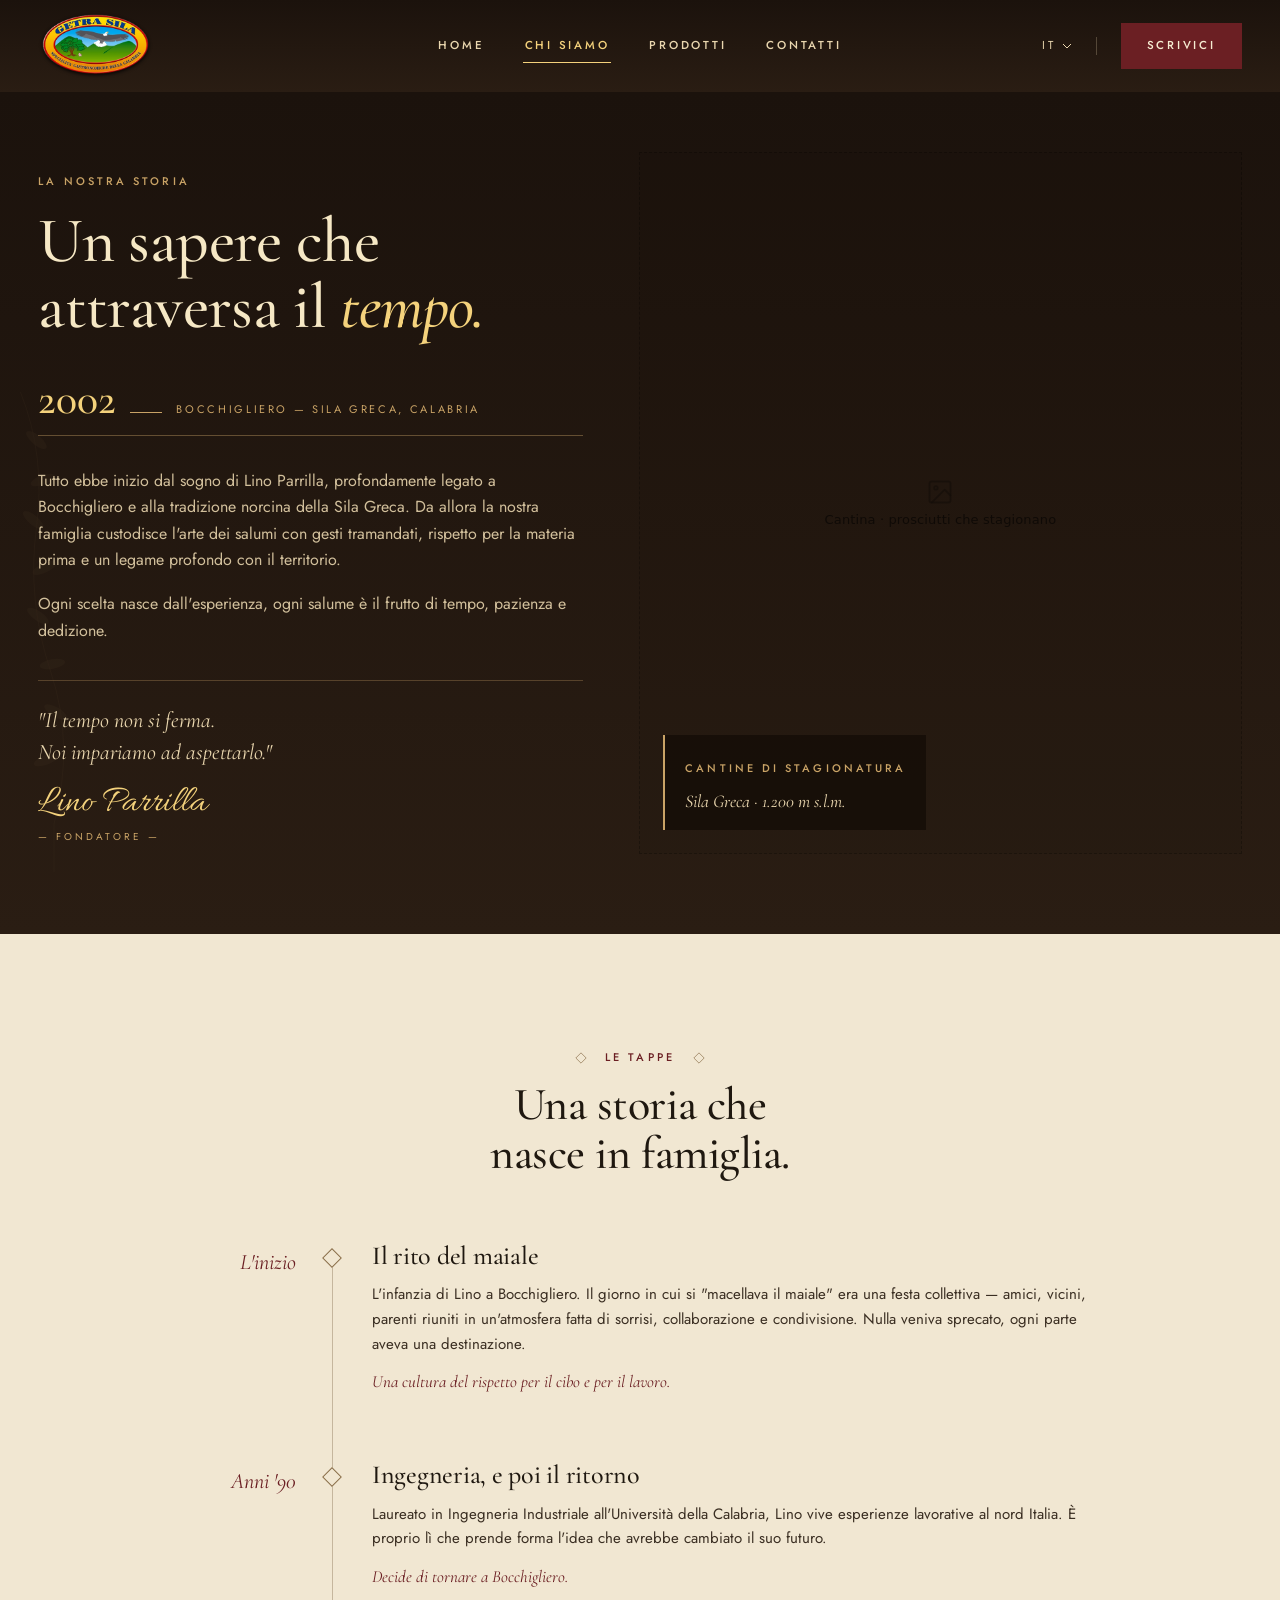
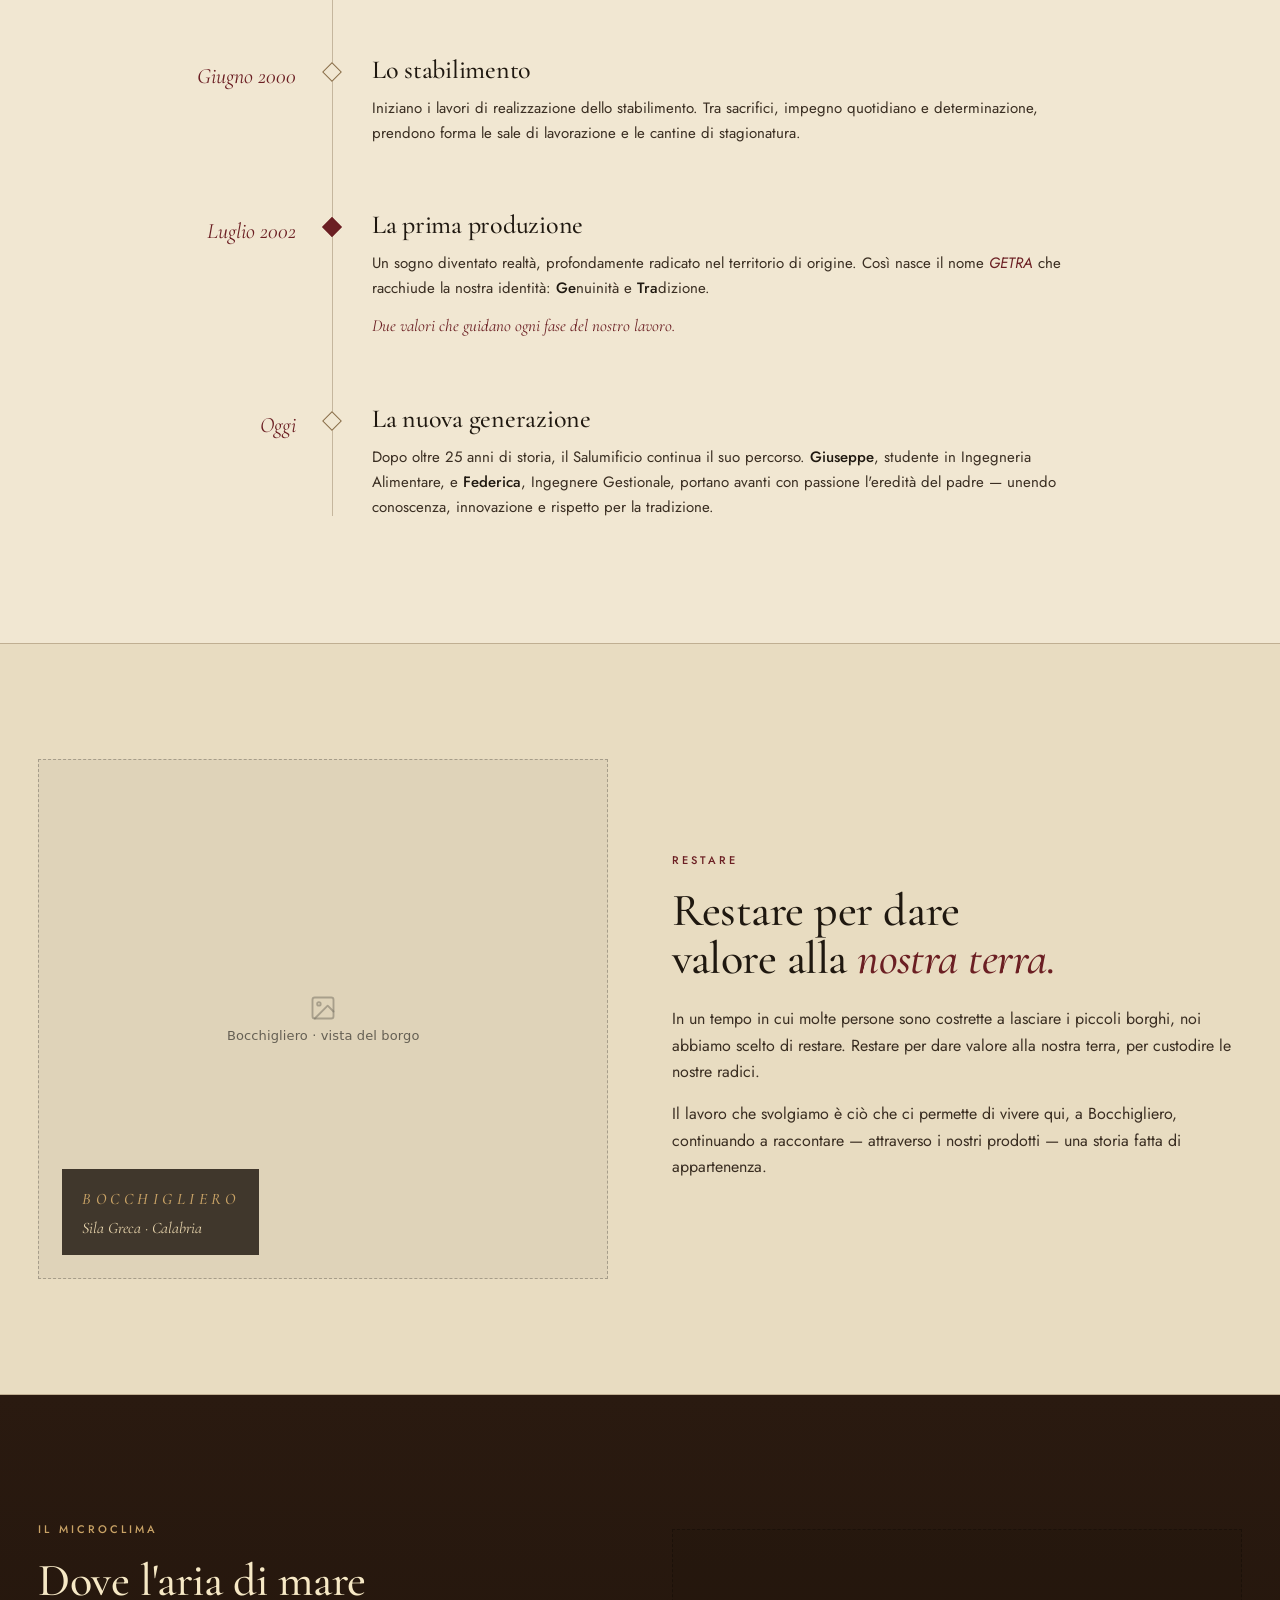
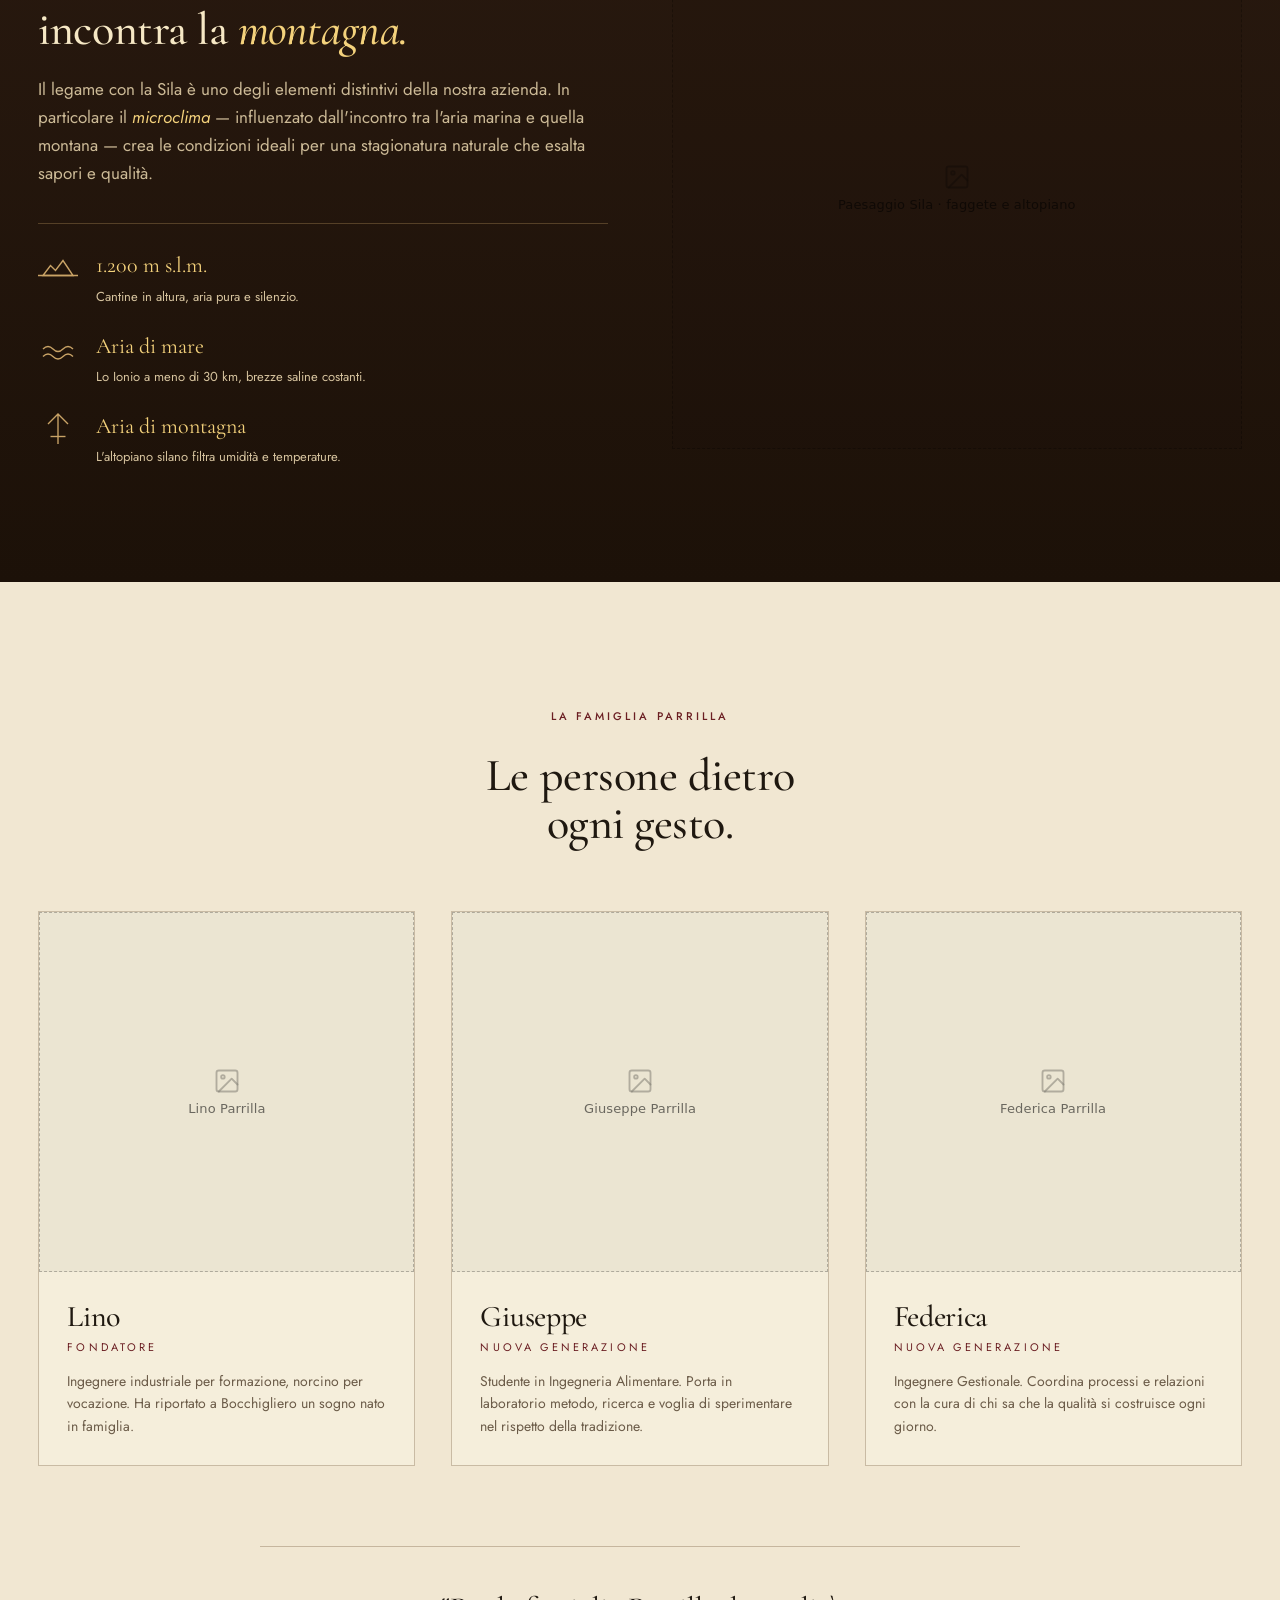
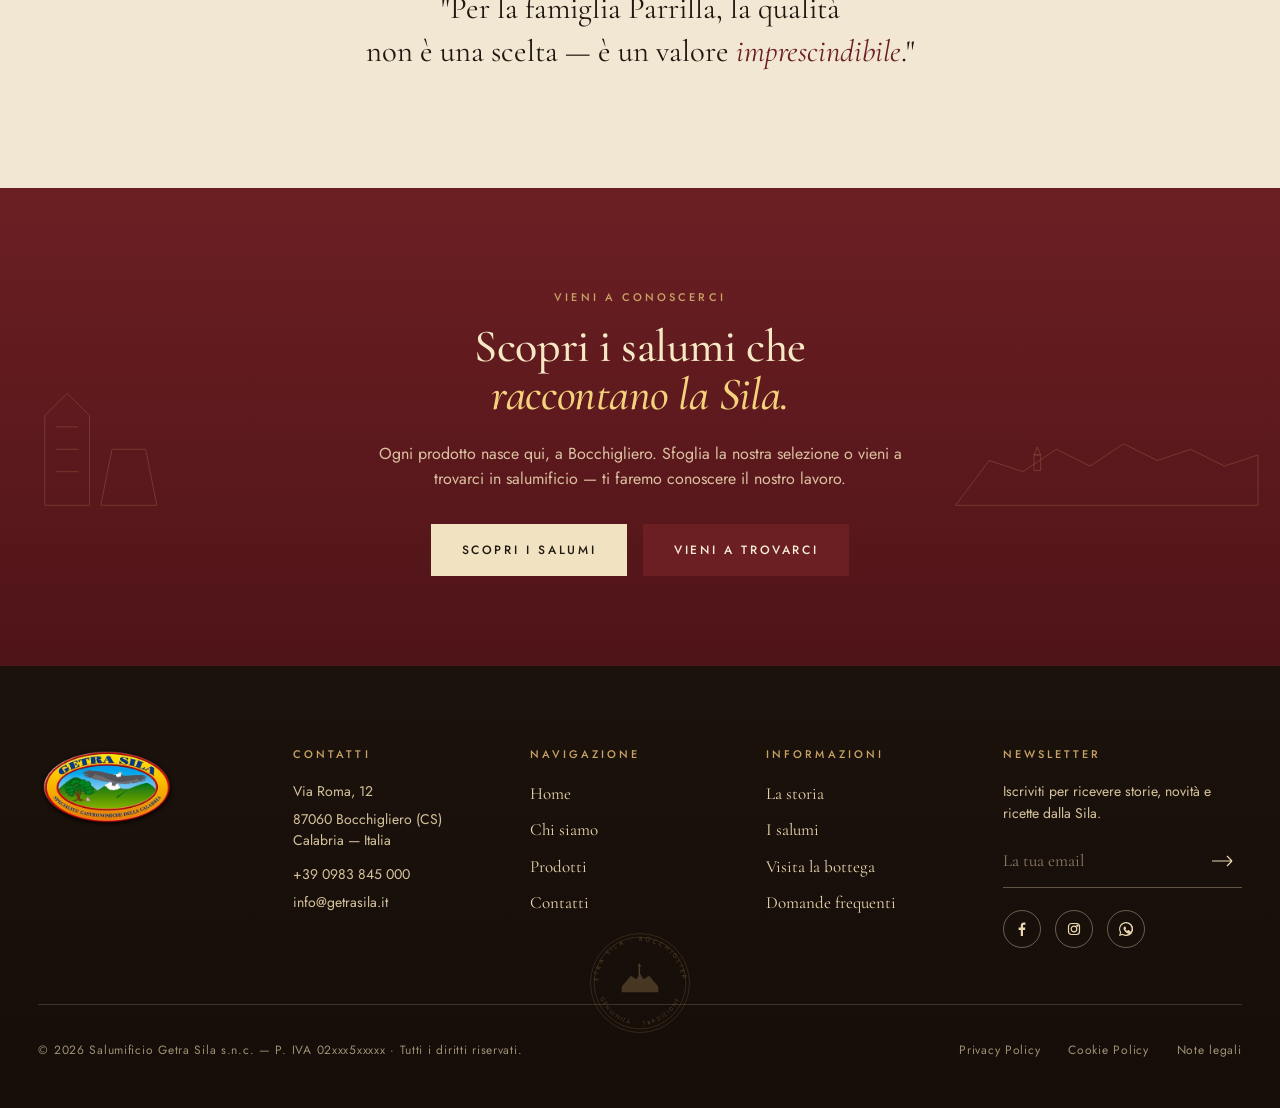
==== commit 1843e45f: "Replace SVG logos with image elements in chi-siamo.html, contatti.html, index.html, and prodotti.htm" ====
--- a/chi-siamo.html
+++ b/chi-siamo.html
@@ -16,43 +16,8 @@
 <!-- ========== TOPBAR (dark) ========== -->
 <header class="topbar topbar--dark">
   <div class="topbar__inner">
-    <a href="index.html" class="brand">
-      <svg viewBox="0 0 280 188" xmlns="http://www.w3.org/2000/svg" aria-hidden="true">
-        <g fill="none" stroke="currentColor">
-          <line x1="78" y1="11" x2="108" y2="11" stroke-width="0.6"/>
-          <line x1="172" y1="11" x2="202" y2="11" stroke-width="0.6"/>
-          <text x="140" y="15" text-anchor="middle" font-family="Jost" font-size="9.5" letter-spacing="3.2" fill="currentColor" stroke="none" style="font-weight:500;">DAL 2002</text>
-          <path d="M 78 56 C 64 70, 62 92, 78 104" stroke-width="0.8"/>
-          <g fill="currentColor" stroke="none" opacity="0.92">
-            <ellipse cx="70" cy="62" rx="6" ry="2.3" transform="rotate(-40 70 62)"/>
-            <ellipse cx="66" cy="72" rx="6.5" ry="2.4" transform="rotate(-25 66 72)"/>
-            <ellipse cx="64" cy="84" rx="6.5" ry="2.4" transform="rotate(-5 64 84)"/>
-            <ellipse cx="67" cy="96" rx="6.2" ry="2.3" transform="rotate(20 67 96)"/>
-            <ellipse cx="74" cy="106" rx="5.8" ry="2.2" transform="rotate(40 74 106)"/>
-          </g>
-          <path d="M 202 56 C 216 70, 218 92, 202 104" stroke-width="0.8"/>
-          <g fill="currentColor" stroke="none" opacity="0.92">
-            <ellipse cx="210" cy="62" rx="6" ry="2.3" transform="rotate(40 210 62)"/>
-            <ellipse cx="214" cy="72" rx="6.5" ry="2.4" transform="rotate(25 214 72)"/>
-            <ellipse cx="216" cy="84" rx="6.5" ry="2.4" transform="rotate(5 216 84)"/>
-            <ellipse cx="213" cy="96" rx="6.2" ry="2.3" transform="rotate(-20 213 96)"/>
-            <ellipse cx="206" cy="106" rx="5.8" ry="2.2" transform="rotate(-40 206 106)"/>
-          </g>
-          <path d="M 130 50 Q 140 44 150 50" stroke-width="0.8"/>
-          <path d="M 130 50 Q 134 56 140 53 Q 146 56 150 50" stroke-width="0.6"/>
-          <g fill="currentColor" stroke="none">
-            <path d="M 92 96 L 102 88 L 110 92 L 118 84 L 124 88 L 130 78 L 138 86 L 148 80 L 158 86 L 166 82 L 174 90 L 184 88 L 188 96 Z" opacity="0.88"/>
-            <rect x="135.5" y="68" width="2.6" height="14"/>
-            <polygon points="134.5,68 136.8,62 139.1,68"/>
-          </g>
-          <line x1="84" y1="100" x2="196" y2="100" stroke-width="0.5" opacity="0.7"/>
-          <text x="140" y="124" text-anchor="middle" font-family="Jost" font-size="11" letter-spacing="4.2" fill="currentColor" stroke="none" style="font-weight:500;">SALUMIFICIO</text>
-          <text x="140" y="160" text-anchor="middle" font-family="Cormorant Garamond" font-weight="600" font-size="34" letter-spacing="2.2" fill="currentColor" stroke="none">GETRA SILA</text>
-          <line x1="78" y1="178" x2="100" y2="178" stroke-width="0.5"/>
-          <line x1="180" y1="178" x2="202" y2="178" stroke-width="0.5"/>
-          <text x="140" y="182" text-anchor="middle" font-family="Jost" font-size="8" letter-spacing="3.4" fill="currentColor" stroke="none" style="font-weight:500;">BOCCHIGLIERO</text>
-        </g>
-      </svg>
+    <a href="index.html" class="brand" aria-label="Salumificio Getra Sila — Home">
+      <img src="img/prodotti/logo-getrasila.png" alt="" width="347" height="214" />
     </a>
     <nav class="nav">
       <a href="index.html" class="nav-link">Home</a>
@@ -395,43 +360,8 @@
 <footer class="site-footer">
   <div class="footer-grid">
     <div>
-      <a href="index.html" class="brand">
-        <svg viewBox="0 0 280 188" xmlns="http://www.w3.org/2000/svg" aria-hidden="true">
-          <g fill="none" stroke="currentColor">
-            <line x1="78" y1="11" x2="108" y2="11" stroke-width="0.6"/>
-            <line x1="172" y1="11" x2="202" y2="11" stroke-width="0.6"/>
-            <text x="140" y="15" text-anchor="middle" font-family="Jost" font-size="9.5" letter-spacing="3.2" fill="currentColor" stroke="none" style="font-weight:500;">DAL 2002</text>
-            <path d="M 78 56 C 64 70, 62 92, 78 104" stroke-width="0.8"/>
-            <g fill="currentColor" stroke="none" opacity="0.92">
-              <ellipse cx="70" cy="62" rx="6" ry="2.3" transform="rotate(-40 70 62)"/>
-              <ellipse cx="66" cy="72" rx="6.5" ry="2.4" transform="rotate(-25 66 72)"/>
-              <ellipse cx="64" cy="84" rx="6.5" ry="2.4" transform="rotate(-5 64 84)"/>
-              <ellipse cx="67" cy="96" rx="6.2" ry="2.3" transform="rotate(20 67 96)"/>
-              <ellipse cx="74" cy="106" rx="5.8" ry="2.2" transform="rotate(40 74 106)"/>
-            </g>
-            <path d="M 202 56 C 216 70, 218 92, 202 104" stroke-width="0.8"/>
-            <g fill="currentColor" stroke="none" opacity="0.92">
-              <ellipse cx="210" cy="62" rx="6" ry="2.3" transform="rotate(40 210 62)"/>
-              <ellipse cx="214" cy="72" rx="6.5" ry="2.4" transform="rotate(25 214 72)"/>
-              <ellipse cx="216" cy="84" rx="6.5" ry="2.4" transform="rotate(5 216 84)"/>
-              <ellipse cx="213" cy="96" rx="6.2" ry="2.3" transform="rotate(-20 213 96)"/>
-              <ellipse cx="206" cy="106" rx="5.8" ry="2.2" transform="rotate(-40 206 106)"/>
-            </g>
-            <path d="M 130 50 Q 140 44 150 50" stroke-width="0.8"/>
-            <path d="M 130 50 Q 134 56 140 53 Q 146 56 150 50" stroke-width="0.6"/>
-            <g fill="currentColor" stroke="none">
-              <path d="M 92 96 L 102 88 L 110 92 L 118 84 L 124 88 L 130 78 L 138 86 L 148 80 L 158 86 L 166 82 L 174 90 L 184 88 L 188 96 Z" opacity="0.88"/>
-              <rect x="135.5" y="68" width="2.6" height="14"/>
-              <polygon points="134.5,68 136.8,62 139.1,68"/>
-            </g>
-            <line x1="84" y1="100" x2="196" y2="100" stroke-width="0.5" opacity="0.7"/>
-            <text x="140" y="124" text-anchor="middle" font-family="Jost" font-size="11" letter-spacing="4.2" fill="currentColor" stroke="none" style="font-weight:500;">SALUMIFICIO</text>
-            <text x="140" y="160" text-anchor="middle" font-family="Cormorant Garamond" font-weight="600" font-size="34" letter-spacing="2.2" fill="currentColor" stroke="none">GETRA SILA</text>
-            <line x1="78" y1="178" x2="100" y2="178" stroke-width="0.5"/>
-            <line x1="180" y1="178" x2="202" y2="178" stroke-width="0.5"/>
-            <text x="140" y="182" text-anchor="middle" font-family="Jost" font-size="8" letter-spacing="3.4" fill="currentColor" stroke="none" style="font-weight:500;">BOCCHIGLIERO</text>
-          </g>
-        </svg>
+      <a href="index.html" class="brand" aria-label="Salumificio Getra Sila — Home">
+        <img src="img/prodotti/logo-getrasila.png" alt="" width="347" height="214" />
       </a>
     </div>
     <div class="footer-col">
@@ -827,17 +757,40 @@
 
 /* ===== Responsive ===== */
 @media (max-width: 880px) {
-  .cs-hero__inner { grid-template-columns: 1fr; gap: 36px; }
-  .cs-hero__art { height: 60vh; min-height: 400px; }
+  .cs-hero { min-height: auto; }
+  .cs-hero__inner { grid-template-columns: 1fr; gap: 32px; padding: 40px var(--gutter) 56px; }
+  .cs-hero__copy { max-width: 100%; }
+  .cs-hero__copy h1 { font-size: clamp(36px, 9vw, 56px); margin: 14px 0 24px; }
+  .cs-hero__year { flex-wrap: wrap; gap: 10px; margin-bottom: 24px; }
+  .cs-hero__year-num { font-size: 36px; }
+  .cs-hero__year-place { letter-spacing: 0.18em; line-height: 1.5; }
+  .cs-hero__art { height: min(50vh, 400px); min-height: 280px; }
+  .cs-quote__text { font-size: clamp(18px, 4.5vw, 22px); }
+  .cs-quote__sig { font-size: clamp(28px, 7vw, 38px); }
+
+  .timeline { padding: clamp(56px, 8vw, 80px) var(--gutter); }
   .timeline__rail::before { left: 12px; }
-  .tl-step { grid-template-columns: 12px 1fr; column-gap: 24px; }
+  .tl-step { grid-template-columns: 12px 1fr; column-gap: 24px; padding-bottom: 32px; }
   .tl-step__year { grid-column: 2; text-align: left; padding-right: 0; padding-bottom: 8px; }
   .tl-step__dot { grid-column: 1; grid-row: 1 / span 2; margin: 8px 0 0; }
   .tl-step__body { grid-column: 2; padding-left: 0; }
-  .restare__inner, .territorio__inner { grid-template-columns: 1fr; }
-  .restare__art, .territorio__art { height: 400px; }
-  .famiglia__grid { grid-template-columns: 1fr; }
-  .person image-slot { height: 300px; }
+
+  .restare__inner, .territorio__inner { grid-template-columns: 1fr; gap: 32px; }
+  .restare__copy { order: -1; }
+  .restare__art, .territorio__art { height: min(400px, 50vh); min-height: 280px; }
+
+  .famiglia__grid { grid-template-columns: 1fr; gap: 24px; margin-bottom: 48px; }
+  .person image-slot { height: min(300px, 45vh); }
+  .person__body { padding: 22px; }
+  .person__body h3 { font-size: clamp(26px, 6vw, 30px); }
+  .famiglia__motto { padding-top: 32px; font-size: clamp(20px, 5vw, 28px); }
+}
+
+@media (max-width: 600px) {
+  .cs-hero__inner { padding: 32px var(--gutter) 48px; }
+  .cs-hero__art { height: min(45vh, 320px); min-height: 240px; }
+  .restare__art, .territorio__art { height: min(320px, 45vh); min-height: 240px; }
+  .tl-step { padding-bottom: 24px; }
 }
 </style>
 
--- a/styles.css
+++ b/styles.css
@@ -54,7 +54,7 @@
 /* ========== Reset / base ========== */
 * { box-sizing: border-box; }
 html, body { margin: 0; padding: 0; }
-html { scroll-behavior: smooth; }
+html { scroll-behavior: smooth; overflow-x: hidden; }
 body {
   font-family: var(--ff-body);
   font-size: var(--fs-body);
@@ -64,10 +64,12 @@
   line-height: 1.55;
   -webkit-font-smoothing: antialiased;
   text-rendering: optimizeLegibility;
-}
-
-img { max-width: 100%; display: block; }
-a { color: inherit; text-decoration: none; }
+  overflow-x: hidden;
+}
+
+img { max-width: 100%; display: block; height: auto; }
+a { color: inherit; text-decoration: none; -webkit-tap-highlight-color: transparent; }
+button, .btn, .link-arrow { touch-action: manipulation; }
 
 /* Paper grain — subtle */
 body::before {
@@ -191,7 +193,8 @@
 }
 
 .brand { display: inline-flex; align-items: center; }
-.brand svg { height: 72px; width: auto; }
+.brand img,
+.brand svg { height: 72px; width: auto; display: block; }
 .topbar--dark .brand .b-fill { fill: #ead7af; }
 .topbar--dark .brand .b-stroke { stroke: #ead7af; }
 
@@ -296,15 +299,28 @@
   padding: 28px;
   position: relative;
 }
-.card--ornate::before,
-.card--ornate::after {
+.card--ornate::before {
   content: "";
   position: absolute;
-  width: 12px; height: 12px;
-  border: 1px solid var(--sepia);
-}
-.card--ornate::before { top: 6px; left: 6px; border-right: 0; border-bottom: 0; }
-.card--ornate::after { bottom: 6px; right: 6px; border-left: 0; border-top: 0; }
+  inset: 7px;
+  pointer-events: none;
+  --bk-color: var(--sepia);
+  --bk-len: 16px;
+  background:
+    /* top-left */
+    linear-gradient(var(--bk-color), var(--bk-color)) top left / var(--bk-len) 1px no-repeat,
+    linear-gradient(var(--bk-color), var(--bk-color)) top left / 1px var(--bk-len) no-repeat,
+    /* top-right */
+    linear-gradient(var(--bk-color), var(--bk-color)) top right / var(--bk-len) 1px no-repeat,
+    linear-gradient(var(--bk-color), var(--bk-color)) top right / 1px var(--bk-len) no-repeat,
+    /* bottom-left */
+    linear-gradient(var(--bk-color), var(--bk-color)) bottom left / var(--bk-len) 1px no-repeat,
+    linear-gradient(var(--bk-color), var(--bk-color)) bottom left / 1px var(--bk-len) no-repeat,
+    /* bottom-right */
+    linear-gradient(var(--bk-color), var(--bk-color)) bottom right / var(--bk-len) 1px no-repeat,
+    linear-gradient(var(--bk-color), var(--bk-color)) bottom right / 1px var(--bk-len) no-repeat;
+}
+.card--ornate::after { display: none; }
 
 /* ========== Footer ========== */
 .site-footer {
@@ -321,6 +337,7 @@
   gap: 56px;
   align-items: flex-start;
 }
+.site-footer .brand img,
 .site-footer .brand svg { height: 86px; }
 .site-footer .brand .b-fill { fill: #ead7af; }
 .site-footer .brand .b-stroke { stroke: #ead7af; }
@@ -593,6 +610,28 @@
   .burger { display: inline-flex; }
   .site-footer .footer-grid { grid-template-columns: 1fr 1fr; gap: 36px; }
   .footer-bottom { flex-direction: column; gap: 14px; text-align: center; }
+  .footer-stamp { display: none; }
+
+  /* Decorative — hide on small screens to avoid overlap */
+  .botanical { display: none !important; }
+  .corner-stamp { width: 72px; height: 72px; opacity: 0.35; }
+  .corner-stamp--bl { bottom: 16px; left: 16px; }
+
+  /* CTA band (shared across pages) */
+  .cta-band { padding: 48px var(--gutter); }
+  .cta-band__art { display: none; }
+  .cta-band__ctas { flex-direction: column; align-items: stretch; gap: 12px; }
+  .cta-band__ctas .btn,
+  .cta-band__ctas .btn--ghost { width: 100%; max-width: 320px; margin: 0 auto; }
+
+  /* Strip (defined in index + prodotti) */
+  .strip { padding: 28px var(--gutter); }
+  .strip__inner { grid-template-columns: 1fr 1fr; gap: 24px; }
+
+  /* Section spacing */
+  .section { padding: clamp(56px, 8vw, 80px) var(--gutter); }
+  .section--tight { padding: clamp(48px, 6vw, 64px) var(--gutter); }
+  .section-head { margin-bottom: 40px; }
 }
 
 @media (max-width: 600px) {
@@ -600,19 +639,29 @@
     --topbar-h: 72px;
     --gutter: 20px;
   }
+  .brand img,
   .brand svg { height: 56px; }
   .strip__inner { grid-template-columns: 1fr 1fr; gap: 22px; }
   .strip__item p { font-size: 11px; letter-spacing: 0.18em; }
   .strip__item svg { width: 40px; height: 40px; flex: 0 0 40px; }
   .site-footer { padding: 56px var(--gutter) 28px; }
   .site-footer .footer-grid { grid-template-columns: 1fr; gap: 28px; text-align: left; }
-  .footer-stamp { display: none; }
   .footer-bottom { font-size: 11px; }
   .footer-bottom .legal { flex-wrap: wrap; justify-content: center; gap: 16px; }
+
+  .corner-stamp { display: none; }
+
+  /* Touch-friendly targets */
+  .btn { min-height: 48px; padding: 14px 24px; }
+  .link-arrow { min-height: 44px; align-items: center; }
+  .mobile-menu__close { top: max(12px, env(safe-area-inset-top)); right: max(12px, env(safe-area-inset-right)); }
 }
 
 @media (max-width: 420px) {
   .strip__inner { grid-template-columns: 1fr; }
+  .brand img,
   .brand svg { height: 48px; }
   .burger { padding: 8px; }
-}
+  .site-footer .brand img,
+  .site-footer .brand svg { height: 64px; }
+}
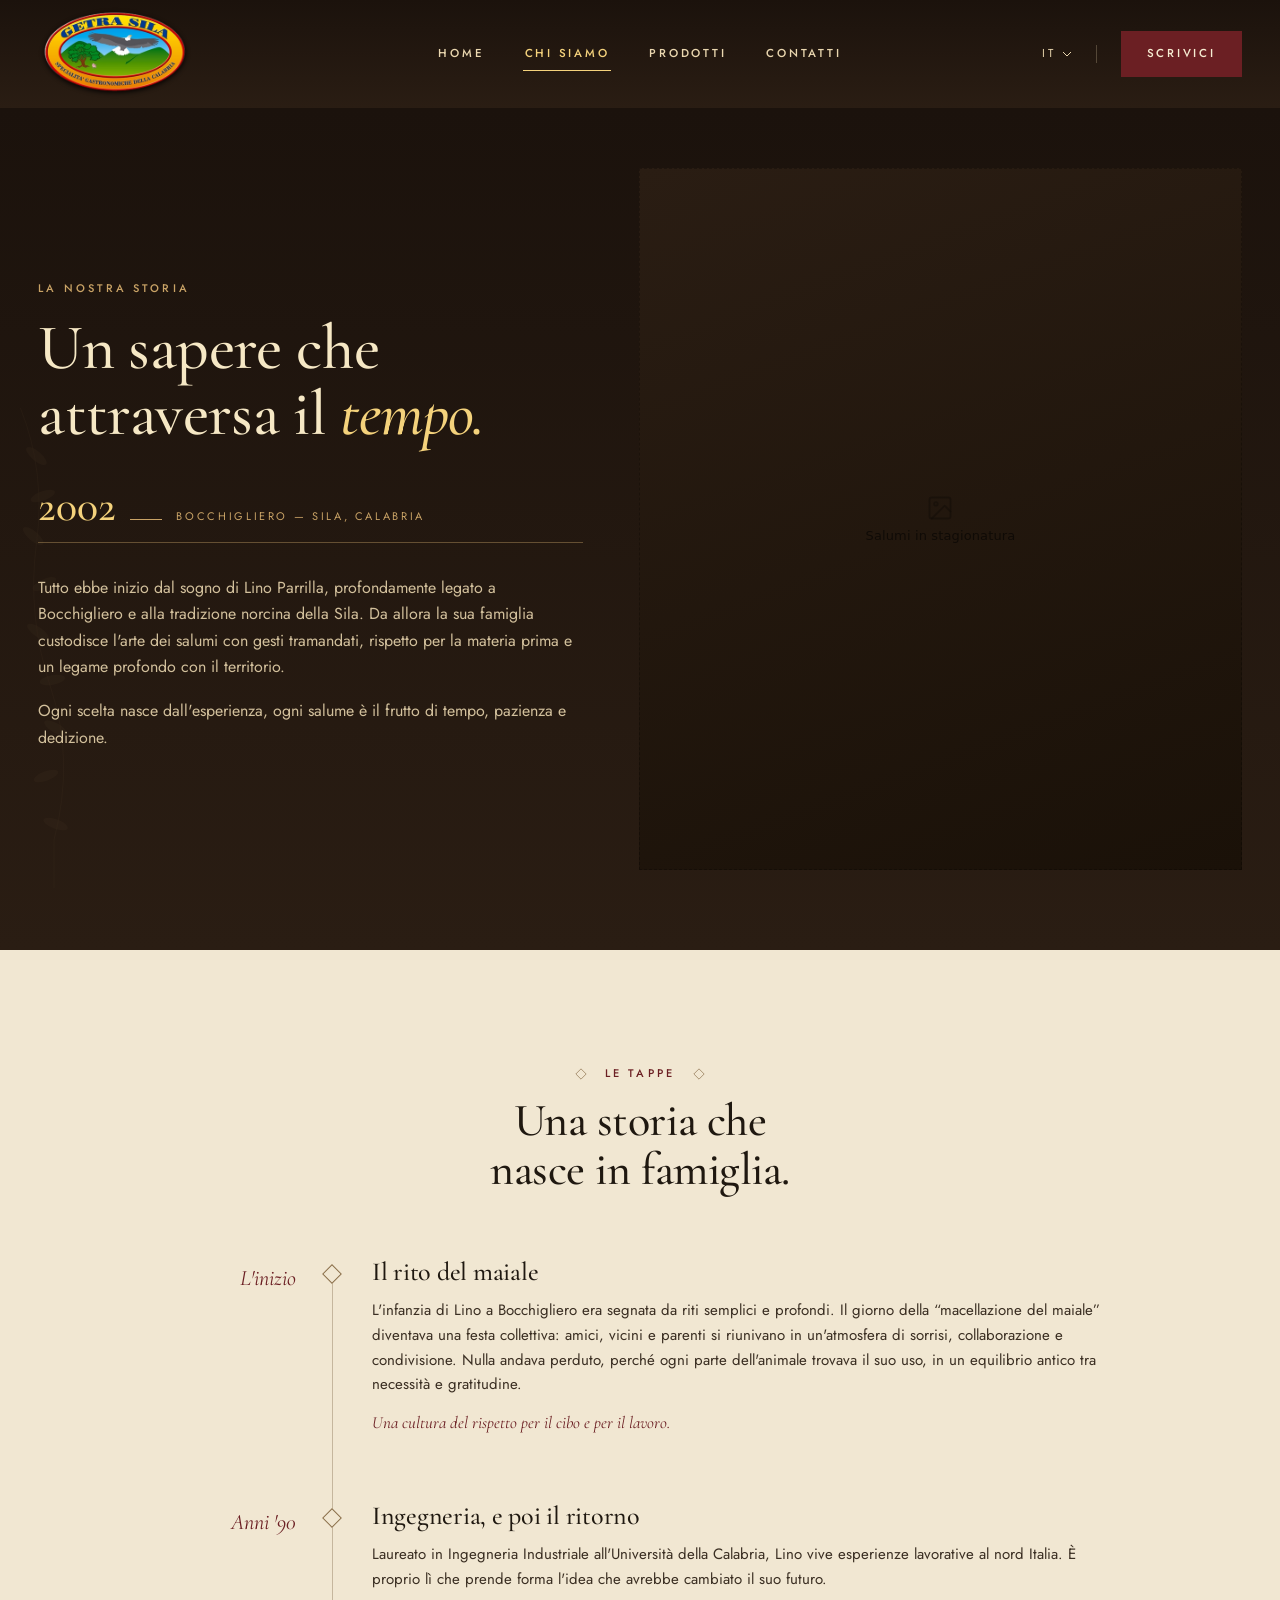
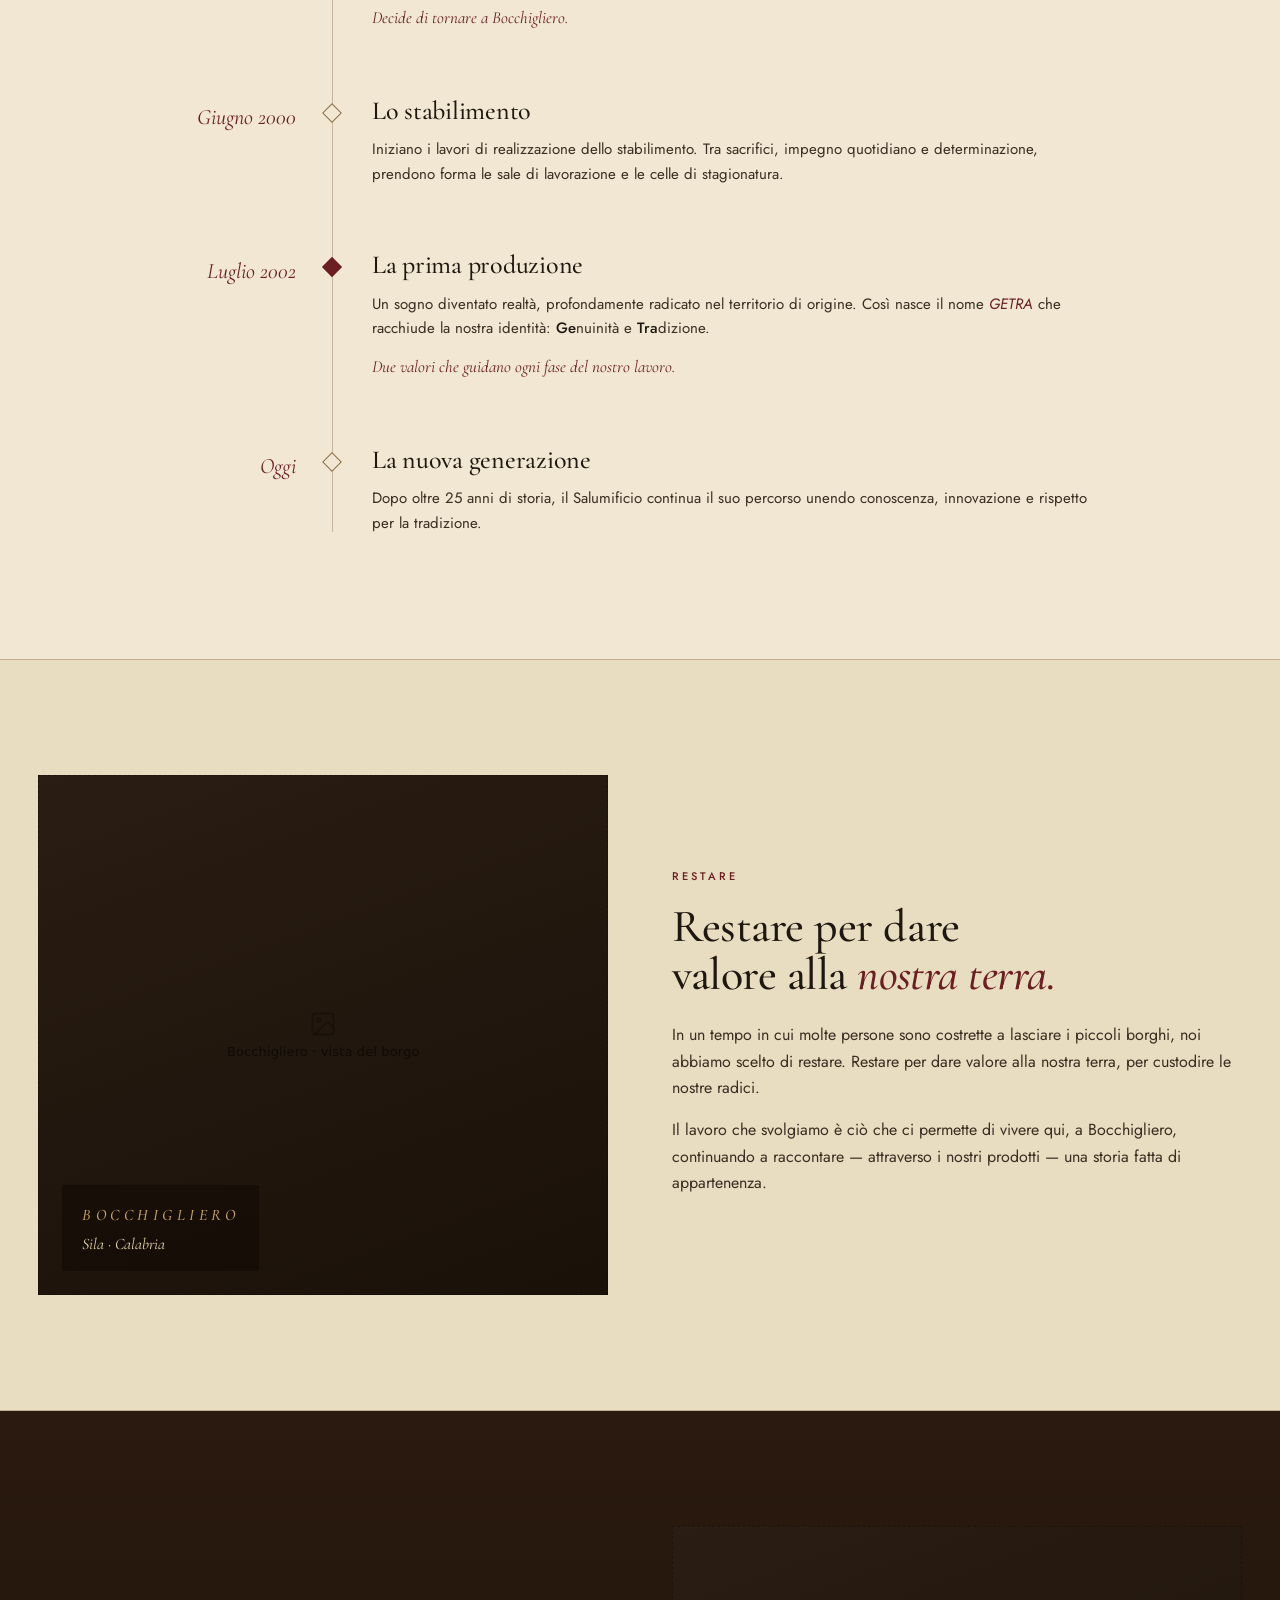
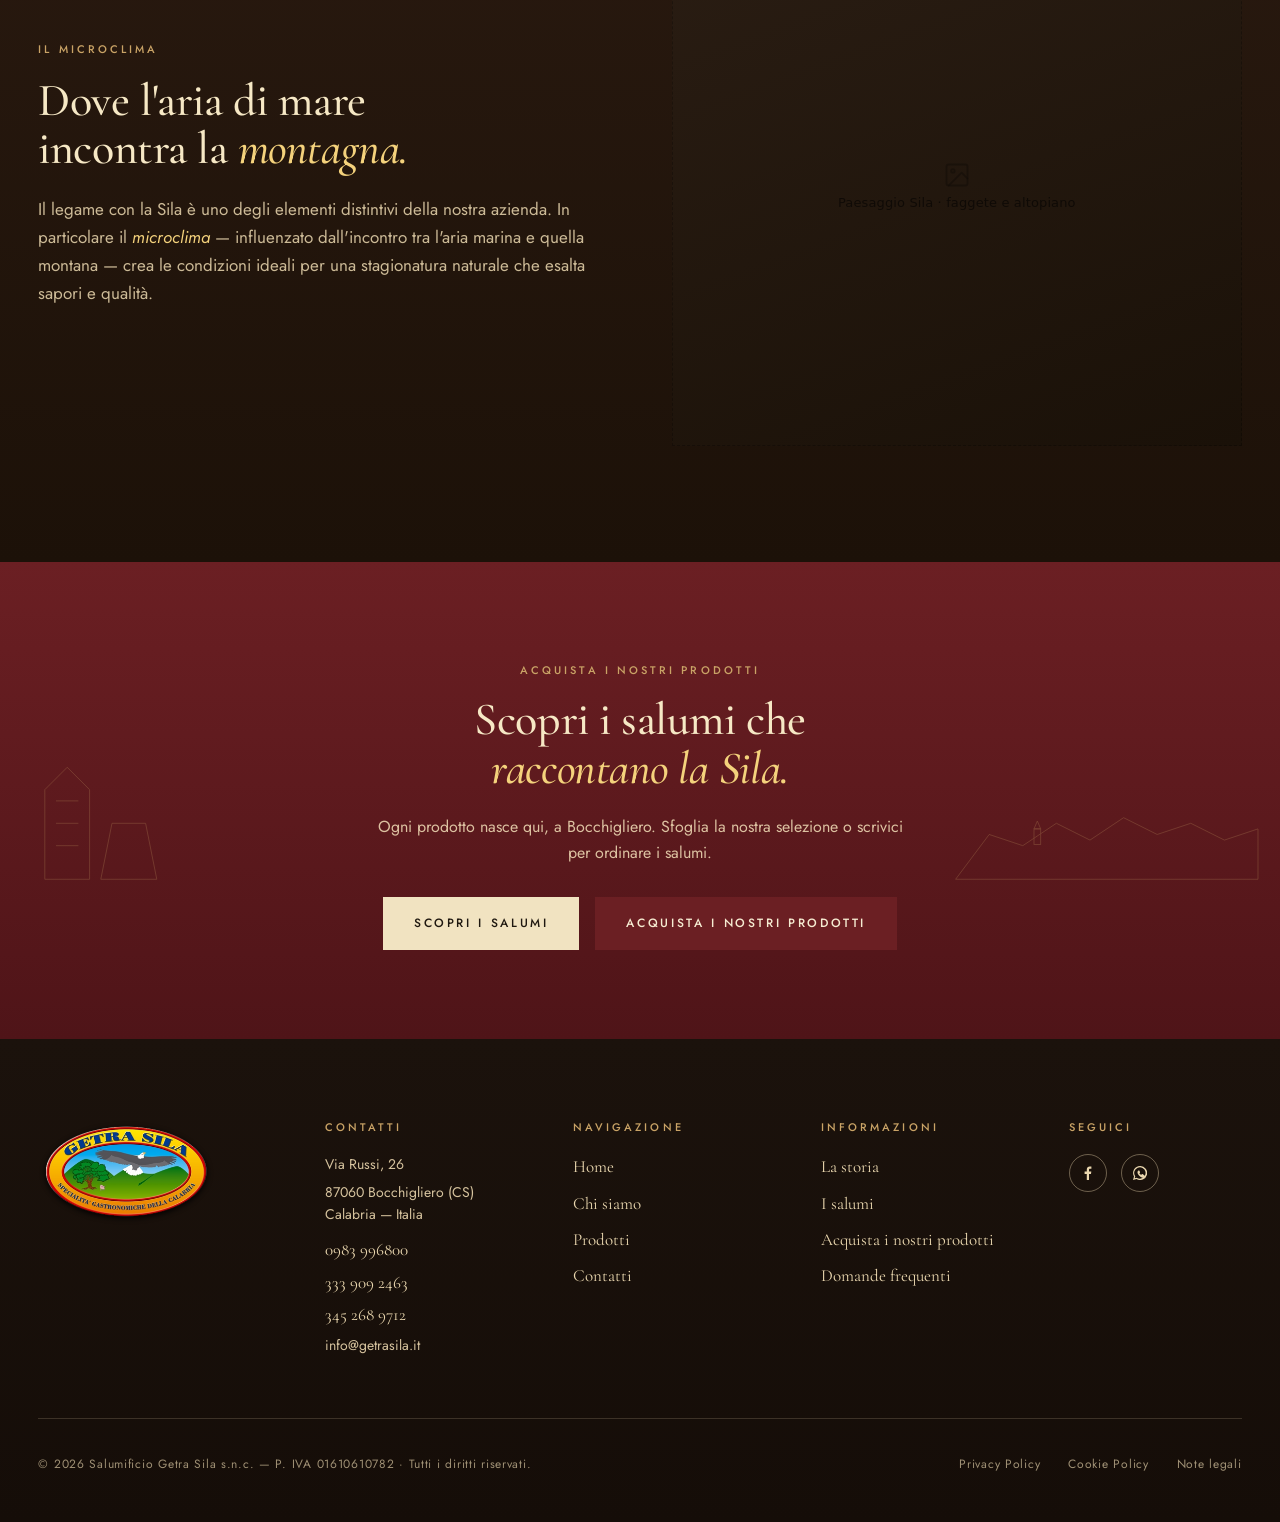
==== commit b7985b89: "Update internal links in HTML files to use relative paths instead of absolute paths for improved nav" ====
--- a/chi-siamo.html
+++ b/chi-siamo.html
@@ -55,8 +55,7 @@
     <p class="mobile-menu__addr">Bocchigliero (CS)<br/>Calabria — Italia</p>
     <div class="mobile-menu__socials">
       <a href="#" aria-label="Facebook"><svg width="14" height="14" viewBox="0 0 14 14" fill="currentColor"><path d="M8 14V8h2l.3-2.4H8V4c0-.7.2-1.2 1.2-1.2H10.4V.6C10.2.6 9.5.5 8.7.5c-1.7 0-2.9 1-2.9 3v2H3.6V8h2.2v6H8z"/></svg></a>
-      <a href="#" aria-label="Instagram"><svg width="14" height="14" viewBox="0 0 14 14" fill="none" stroke="currentColor" stroke-width="1.2"><rect x="1.5" y="1.5" width="11" height="11" rx="3"/><circle cx="7" cy="7" r="2.8"/><circle cx="10.4" cy="3.6" r="0.6" fill="currentColor"/></svg></a>
-      <a href="#" aria-label="WhatsApp"><svg width="14" height="14" viewBox="0 0 14 14" fill="currentColor"><path d="M7 0a7 7 0 00-6 10.5L0 14l3.6-1A7 7 0 107 0zm0 12.7a5.7 5.7 0 01-3-.8l-.2-.1-2.1.5.6-2-.2-.2A5.7 5.7 0 117 12.7zm3.3-4.3l-.8-.4c-.2-.1-.4-.2-.5 0-.2.2-.6.7-.7.8 0 .1-.1.1-.3 0-.6-.3-1.1-.6-1.5-1.3-.1-.2 0-.3.1-.4 0-.1.2-.3.3-.4 0-.1 0-.2.1-.3 0-.1 0-.2 0-.3l-.5-1.2c-.2-.3-.3-.3-.4-.3h-.4c-.1 0-.3 0-.5.2-.2.2-.7.7-.7 1.6 0 1 .7 1.9.8 2 .1.2 1.4 2.2 3.4 3 1.6.6 1.9.5 2.3.5.3 0 1-.4 1.2-.8.1-.4.1-.8.1-.8 0-.1-.2-.1-.4-.2z"/></svg></a>
+      <a href="https://wa.me/393452689712" target="_blank" rel="noopener noreferrer" aria-label="WhatsApp"><svg width="14" height="14" viewBox="0 0 14 14" fill="currentColor"><path d="M7 0a7 7 0 00-6 10.5L0 14l3.6-1A7 7 0 107 0zm0 12.7a5.7 5.7 0 01-3-.8l-.2-.1-2.1.5.6-2-.2-.2A5.7 5.7 0 117 12.7zm3.3-4.3l-.8-.4c-.2-.1-.4-.2-.5 0-.2.2-.6.7-.7.8 0 .1-.1.1-.3 0-.6-.3-1.1-.6-1.5-1.3-.1-.2 0-.3.1-.4 0-.1.2-.3.3-.4 0-.1 0-.2.1-.3 0-.1 0-.2 0-.3l-.5-1.2c-.2-.3-.3-.3-.4-.3h-.4c-.1 0-.3 0-.5.2-.2.2-.7.7-.7 1.6 0 1 .7 1.9.8 2 .1.2 1.4 2.2 3.4 3 1.6.6 1.9.5 2.3.5.3 0 1-.4 1.2-.8.1-.4.1-.8.1-.8 0-.1-.2-.1-.4-.2z"/></svg></a>
     </div>
   </div>
 </div>
@@ -76,13 +75,13 @@
       <div class="cs-hero__year">
         <p class="cs-hero__year-num">2002</p>
         <span class="cs-hero__year-bar"></span>
-        <p class="cs-hero__year-place">Bocchigliero — Sila Greca, Calabria</p>
+        <p class="cs-hero__year-place">Bocchigliero — Sila, Calabria</p>
       </div>
 
       <p class="lead">
         Tutto ebbe inizio dal sogno di Lino Parrilla, profondamente legato
-        a Bocchigliero e alla tradizione norcina della Sila Greca.
-        Da allora la nostra famiglia custodisce l'arte dei salumi
+        a Bocchigliero e alla tradizione norcina della Sila.
+        Da allora la sua famiglia custodisce l'arte dei salumi
         con gesti tramandati, rispetto per la materia prima e
         un legame profondo con il territorio.
       </p>
@@ -91,21 +90,10 @@
         Ogni scelta nasce dall'esperienza, ogni salume è il frutto
         di tempo, pazienza e dedizione.
       </p>
-
-      <blockquote class="cs-quote">
-        <p class="cs-quote__text">"Il tempo non si ferma.<br/>Noi impariamo ad aspettarlo."</p>
-        <p class="cs-quote__sig script">Lino Parrilla</p>
-        <p class="cs-quote__role">— Fondatore —</p>
-      </blockquote>
     </div>
 
     <div class="cs-hero__art">
-      <image-slot id="cs-hero" shape="rect" placeholder="Cantina · prosciutti che stagionano"></image-slot>
-      <!-- Sila label overlay -->
-      <div class="cs-hero__overlay">
-        <p class="eyebrow eyebrow--gold">Cantine di stagionatura</p>
-        <p class="cs-hero__overlay-tag">Sila Greca · 1.200 m s.l.m.</p>
-      </div>
+      <image-slot id="cs-hero" shape="rect" placeholder="Salumi in stagionatura"></image-slot>
     </div>
   </div>
 
@@ -146,7 +134,7 @@
         <div class="tl-step__dot"></div>
         <div class="tl-step__body">
           <h3>Il rito del maiale</h3>
-          <p>L'infanzia di Lino a Bocchigliero. Il giorno in cui si "macellava il maiale" era una festa collettiva — amici, vicini, parenti riuniti in un'atmosfera fatta di sorrisi, collaborazione e condivisione. Nulla veniva sprecato, ogni parte aveva una destinazione.</p>
+          <p>L'infanzia di Lino a Bocchigliero era segnata da riti semplici e profondi. Il giorno della “macellazione del maiale” diventava una festa collettiva: amici, vicini e parenti si riunivano in un'atmosfera di sorrisi, collaborazione e condivisione. Nulla andava perduto, perché ogni parte dell'animale trovava il suo uso, in un equilibrio antico tra necessità e gratitudine.</p>
           <p class="tl-step__cap">Una cultura del rispetto per il cibo e per il lavoro.</p>
         </div>
       </div>
@@ -166,7 +154,7 @@
         <div class="tl-step__dot"></div>
         <div class="tl-step__body">
           <h3>Lo stabilimento</h3>
-          <p>Iniziano i lavori di realizzazione dello stabilimento. Tra sacrifici, impegno quotidiano e determinazione, prendono forma le sale di lavorazione e le cantine di stagionatura.</p>
+          <p>Iniziano i lavori di realizzazione dello stabilimento. Tra sacrifici, impegno quotidiano e determinazione, prendono forma le sale di lavorazione e le celle di stagionatura.</p>
         </div>
       </div>
 
@@ -185,7 +173,7 @@
         <div class="tl-step__dot"></div>
         <div class="tl-step__body">
           <h3>La nuova generazione</h3>
-          <p>Dopo oltre 25 anni di storia, il Salumificio continua il suo percorso. <strong>Giuseppe</strong>, studente in Ingegneria Alimentare, e <strong>Federica</strong>, Ingegnere Gestionale, portano avanti con passione l'eredità del padre — unendo conoscenza, innovazione e rispetto per la tradizione.</p>
+          <p>Dopo oltre 25 anni di storia, il Salumificio continua il suo percorso unendo conoscenza, innovazione e rispetto per la tradizione.</p>
         </div>
       </div>
     </div>
@@ -199,7 +187,7 @@
       <image-slot id="cs-village" shape="rect" placeholder="Bocchigliero · vista del borgo"></image-slot>
       <div class="restare__caption">
         <p class="eyebrow eyebrow--gold">Bocchigliero</p>
-        <p>Sila Greca · Calabria</p>
+        <p>Sila · Calabria</p>
       </div>
     </div>
     <div class="restare__copy">
@@ -235,91 +223,11 @@
         condizioni ideali per una stagionatura naturale che esalta
         sapori e qualità.
       </p>
-
-      <div class="territorio__points">
-        <div class="terr-point">
-          <span class="terr-point__icon">
-            <svg viewBox="0 0 32 32" fill="none" stroke="currentColor" stroke-width="1.1">
-              <path d="M4 22 L 10 14 L 14 18 L 20 10 L 24 16 L 28 22 Z"/>
-              <line x1="0" y1="22" x2="32" y2="22"/>
-            </svg>
-          </span>
-          <div>
-            <p class="terr-point__title">1.200 m s.l.m.</p>
-            <p class="terr-point__cap">Cantine in altura, aria pura e silenzio.</p>
-          </div>
-        </div>
-        <div class="terr-point">
-          <span class="terr-point__icon">
-            <svg viewBox="0 0 32 32" fill="none" stroke="currentColor" stroke-width="1.1">
-              <path d="M4 16 Q 8 12, 12 16 T 20 16 T 28 16"/>
-              <path d="M4 22 Q 8 18, 12 22 T 20 22 T 28 22"/>
-            </svg>
-          </span>
-          <div>
-            <p class="terr-point__title">Aria di mare</p>
-            <p class="terr-point__cap">Lo Ionio a meno di 30 km, brezze saline costanti.</p>
-          </div>
-        </div>
-        <div class="terr-point">
-          <span class="terr-point__icon">
-            <svg viewBox="0 0 32 32" fill="none" stroke="currentColor" stroke-width="1.1">
-              <path d="M16 4 L 16 28 M 8 12 L 16 4 L 24 12"/>
-              <path d="M 10 22 L 22 22"/>
-            </svg>
-          </span>
-          <div>
-            <p class="terr-point__title">Aria di montagna</p>
-            <p class="terr-point__cap">L'altopiano silano filtra umidità e temperature.</p>
-          </div>
-        </div>
-      </div>
     </div>
 
     <div class="territorio__art">
       <image-slot id="cs-territory" shape="rect" placeholder="Paesaggio Sila · faggete e altopiano"></image-slot>
     </div>
-  </div>
-</section>
-
-<!-- ========== FAMIGLIA ========== -->
-<section class="famiglia">
-  <div class="famiglia__inner">
-    <div class="section-head">
-      <p class="eyebrow">La famiglia Parrilla</p>
-      <h2>Le persone dietro<br/>ogni gesto.</h2>
-    </div>
-
-    <div class="famiglia__grid">
-      <article class="person">
-        <image-slot id="p-lino" shape="rect" placeholder="Lino Parrilla"></image-slot>
-        <div class="person__body">
-          <h3>Lino</h3>
-          <p class="person__role">Fondatore</p>
-          <p>Ingegnere industriale per formazione, norcino per vocazione. Ha riportato a Bocchigliero un sogno nato in famiglia.</p>
-        </div>
-      </article>
-      <article class="person">
-        <image-slot id="p-giuseppe" shape="rect" placeholder="Giuseppe Parrilla"></image-slot>
-        <div class="person__body">
-          <h3>Giuseppe</h3>
-          <p class="person__role">Nuova generazione</p>
-          <p>Studente in Ingegneria Alimentare. Porta in laboratorio metodo, ricerca e voglia di sperimentare nel rispetto della tradizione.</p>
-        </div>
-      </article>
-      <article class="person">
-        <image-slot id="p-federica" shape="rect" placeholder="Federica Parrilla"></image-slot>
-        <div class="person__body">
-          <h3>Federica</h3>
-          <p class="person__role">Nuova generazione</p>
-          <p>Ingegnere Gestionale. Coordina processi e relazioni con la cura di chi sa che la qualità si costruisce ogni giorno.</p>
-        </div>
-      </article>
-    </div>
-
-    <p class="famiglia__motto">
-      "Per la famiglia Parrilla, la qualità<br/>non è una scelta — è un valore <em>imprescindibile</em>."
-    </p>
   </div>
 </section>
 
@@ -340,16 +248,15 @@
     </g>
   </svg>
   <div class="cta-band__inner">
-    <p class="eyebrow eyebrow--gold">Vieni a conoscerci</p>
+    <p class="eyebrow eyebrow--gold">Acquista i nostri prodotti</p>
     <h2>Scopri i salumi che<br/><em>raccontano la Sila.</em></h2>
     <p class="cta-band__lead">
       Ogni prodotto nasce qui, a Bocchigliero. Sfoglia la nostra
-      selezione o vieni a trovarci in salumificio — ti faremo
-      conoscere il nostro lavoro.
+      selezione o scrivici per ordinare i salumi.
     </p>
     <div class="cta-band__ctas">
       <a href="prodotti.html" class="btn btn--cream">Scopri i salumi</a>
-      <a href="contatti.html" class="btn">Vieni a trovarci</a>
+      <a href="contatti.html" class="btn">Acquista i nostri prodotti</a>
     </div>
   </div>
 </section>
@@ -366,9 +273,11 @@
     </div>
     <div class="footer-col">
       <h4>Contatti</h4>
-      <p>Via Roma, 12</p>
+      <p>Via Russi, 26</p>
       <p>87060 Bocchigliero (CS)<br/>Calabria — Italia</p>
-      <p style="margin-top: 12px;">+39 0983 845 000</p>
+      <p style="margin-top: 12px;"><a href="tel:+390983996800">0983 996800</a></p>
+      <p><a href="tel:+393339092463">333 909 2463</a></p>
+      <p><a href="tel:+393452689712">345 268 9712</a></p>
       <p>info@getrasila.it</p>
     </div>
     <div class="footer-col">
@@ -385,51 +294,20 @@
       <ul>
         <li><a href="chi-siamo.html">La storia</a></li>
         <li><a href="prodotti.html">I salumi</a></li>
-        <li><a href="contatti.html">Visita la bottega</a></li>
+        <li><a href="contatti.html">Acquista i nostri prodotti</a></li>
         <li><a href="contatti.html">Domande frequenti</a></li>
       </ul>
     </div>
     <div class="footer-col">
-      <h4>Newsletter</h4>
-      <p>Iscriviti per ricevere storie, novità e ricette dalla Sila.</p>
-      <form class="newsletter" onsubmit="event.preventDefault();">
-        <input type="email" placeholder="La tua email" />
-        <button type="submit" aria-label="Iscriviti">
-          <svg width="22" height="14" viewBox="0 0 22 14" fill="none"><path d="M0 7h20m0 0L15 2m5 5l-5 5" stroke="currentColor" stroke-width="1.2"/></svg>
-        </button>
-      </form>
-      <div class="socials">
+      <h4>Seguici</h4>
+      <div class="socials" style="margin-top: 0;">
         <a href="#" aria-label="Facebook"><svg width="14" height="14" viewBox="0 0 14 14" fill="currentColor"><path d="M8 14V8h2l.3-2.4H8V4c0-.7.2-1.2 1.2-1.2H10.4V.6C10.2.6 9.5.5 8.7.5c-1.7 0-2.9 1-2.9 3v2H3.6V8h2.2v6H8z"/></svg></a>
-        <a href="#" aria-label="Instagram"><svg width="14" height="14" viewBox="0 0 14 14" fill="none" stroke="currentColor" stroke-width="1.2"><rect x="1.5" y="1.5" width="11" height="11" rx="3"/><circle cx="7" cy="7" r="2.8"/><circle cx="10.4" cy="3.6" r="0.6" fill="currentColor"/></svg></a>
-        <a href="#" aria-label="WhatsApp"><svg width="14" height="14" viewBox="0 0 14 14" fill="currentColor"><path d="M7 0a7 7 0 00-6 10.5L0 14l3.6-1A7 7 0 107 0zm0 12.7a5.7 5.7 0 01-3-.8l-.2-.1-2.1.5.6-2-.2-.2A5.7 5.7 0 117 12.7zm3.3-4.3l-.8-.4c-.2-.1-.4-.2-.5 0-.2.2-.6.7-.7.8 0 .1-.1.1-.3 0-.6-.3-1.1-.6-1.5-1.3-.1-.2 0-.3.1-.4 0-.1.2-.3.3-.4 0-.1 0-.2.1-.3 0-.1 0-.2 0-.3l-.5-1.2c-.2-.3-.3-.3-.4-.3h-.4c-.1 0-.3 0-.5.2-.2.2-.7.7-.7 1.6 0 1 .7 1.9.8 2 .1.2 1.4 2.2 3.4 3 1.6.6 1.9.5 2.3.5.3 0 1-.4 1.2-.8.1-.4.1-.8.1-.8 0-.1-.2-.1-.4-.2z"/></svg></a>
-      </div>
-    </div>
-  </div>
-  <div class="footer-stamp">
-    <svg viewBox="0 0 120 120">
-      <g fill="none" stroke="#c9a366" stroke-width="0.6" opacity="0.65">
-        <circle cx="60" cy="60" r="54"/>
-        <circle cx="60" cy="60" r="50"/>
-        <defs>
-          <path id="fstamp-t" d="M 14 60 A 46 46 0 0 1 106 60" fill="none"/>
-          <path id="fstamp-b" d="M 14 60 A 46 46 0 0 0 106 60" fill="none"/>
-        </defs>
-        <text font-family="Jost" font-size="6.6" letter-spacing="2.8" fill="#c9a366" stroke="none">
-          <textPath href="#fstamp-t" startOffset="50%" text-anchor="middle">GETRA SILA · BOCCHIGLIERO</textPath>
-        </text>
-        <text font-family="Jost" font-size="6" letter-spacing="2" fill="#c9a366" stroke="none">
-          <textPath href="#fstamp-b" startOffset="50%" text-anchor="middle">GENUINITÀ · TRADIZIONE</textPath>
-        </text>
-        <g fill="#c9a366" stroke="none">
-          <path d="M 40 64 L 50 52 L 56 56 L 60 50 L 64 56 L 70 52 L 80 64 L 80 70 L 40 70 Z" opacity="0.85"/>
-          <rect x="58.5" y="42" width="1.6" height="10"/>
-          <polygon points="57.5,42 59.3,38 61.1,42"/>
-        </g>
-      </g>
-    </svg>
+        <a href="https://wa.me/393452689712" target="_blank" rel="noopener noreferrer" aria-label="WhatsApp"><svg width="14" height="14" viewBox="0 0 14 14" fill="currentColor"><path d="M7 0a7 7 0 00-6 10.5L0 14l3.6-1A7 7 0 107 0zm0 12.7a5.7 5.7 0 01-3-.8l-.2-.1-2.1.5.6-2-.2-.2A5.7 5.7 0 117 12.7zm3.3-4.3l-.8-.4c-.2-.1-.4-.2-.5 0-.2.2-.6.7-.7.8 0 .1-.1.1-.3 0-.6-.3-1.1-.6-1.5-1.3-.1-.2 0-.3.1-.4 0-.1.2-.3.3-.4 0-.1 0-.2.1-.3 0-.1 0-.2 0-.3l-.5-1.2c-.2-.3-.3-.3-.4-.3h-.4c-.1 0-.3 0-.5.2-.2.2-.7.7-.7 1.6 0 1 .7 1.9.8 2 .1.2 1.4 2.2 3.4 3 1.6.6 1.9.5 2.3.5.3 0 1-.4 1.2-.8.1-.4.1-.8.1-.8 0-.1-.2-.1-.4-.2z"/></svg></a>
+      </div>
+    </div>
   </div>
   <div class="footer-bottom">
-    <p>© 2026 Salumificio Getra Sila s.n.c. — P. IVA 02xxx5xxxxx · Tutti i diritti riservati.</p>
+    <p>© 2026 Salumificio Getra Sila s.n.c. — P. IVA 01610610782 · Tutti i diritti riservati.</p>
     <div class="legal">
       <a href="#">Privacy Policy</a>
       <a href="#">Cookie Policy</a>
--- a/styles.css
+++ b/styles.css
@@ -48,13 +48,13 @@
   /* Layout */
   --maxw: 1440px;
   --gutter: clamp(20px, 3vw, 56px);
-  --topbar-h: 92px;
+  --topbar-h: 108px;
 }
 
 /* ========== Reset / base ========== */
 * { box-sizing: border-box; }
 html, body { margin: 0; padding: 0; }
-html { scroll-behavior: smooth; overflow-x: hidden; }
+html { scroll-behavior: smooth; overflow-x: hidden; scroll-padding-top: calc(var(--topbar-h) + 16px); }
 body {
   font-family: var(--ff-body);
   font-size: var(--fs-body);
@@ -194,7 +194,7 @@
 
 .brand { display: inline-flex; align-items: center; }
 .brand img,
-.brand svg { height: 72px; width: auto; display: block; }
+.brand svg { height: 96px; width: auto; display: block; }
 .topbar--dark .brand .b-fill { fill: #ead7af; }
 .topbar--dark .brand .b-stroke { stroke: #ead7af; }
 
@@ -333,12 +333,12 @@
 .site-footer .footer-grid {
   max-width: var(--maxw); margin: 0 auto;
   display: grid;
-  grid-template-columns: 1.1fr 1fr 1fr 1fr 1.2fr;
+  grid-template-columns: 1.2fr 1fr 1fr 1fr 0.9fr;
   gap: 56px;
   align-items: flex-start;
 }
 .site-footer .brand img,
-.site-footer .brand svg { height: 86px; }
+.site-footer .brand svg { height: 110px; }
 .site-footer .brand .b-fill { fill: #ead7af; }
 .site-footer .brand .b-stroke { stroke: #ead7af; }
 
@@ -411,10 +411,17 @@
 
 /* ========== Image slot styling ========== */
 image-slot {
+  display: block;
+  width: 100%;
+  max-width: 100%;
+  min-width: 0;
   --slot-bg: linear-gradient(160deg, #2a1d13 0%, #1a1108 100%);
   --slot-fg: rgba(234, 215, 175, 0.55);
   border-radius: 0;
   position: relative;
+}
+image-slot::part(frame) {
+  background: var(--slot-bg);
 }
 image-slot::part(label),
 image-slot::part(hint) {
@@ -640,7 +647,7 @@
     --gutter: 20px;
   }
   .brand img,
-  .brand svg { height: 56px; }
+  .brand svg { height: 70px; }
   .strip__inner { grid-template-columns: 1fr 1fr; gap: 22px; }
   .strip__item p { font-size: 11px; letter-spacing: 0.18em; }
   .strip__item svg { width: 40px; height: 40px; flex: 0 0 40px; }
@@ -660,8 +667,8 @@
 @media (max-width: 420px) {
   .strip__inner { grid-template-columns: 1fr; }
   .brand img,
-  .brand svg { height: 48px; }
+  .brand svg { height: 58px; }
   .burger { padding: 8px; }
   .site-footer .brand img,
-  .site-footer .brand svg { height: 64px; }
-}
+  .site-footer .brand svg { height: 78px; }
+}
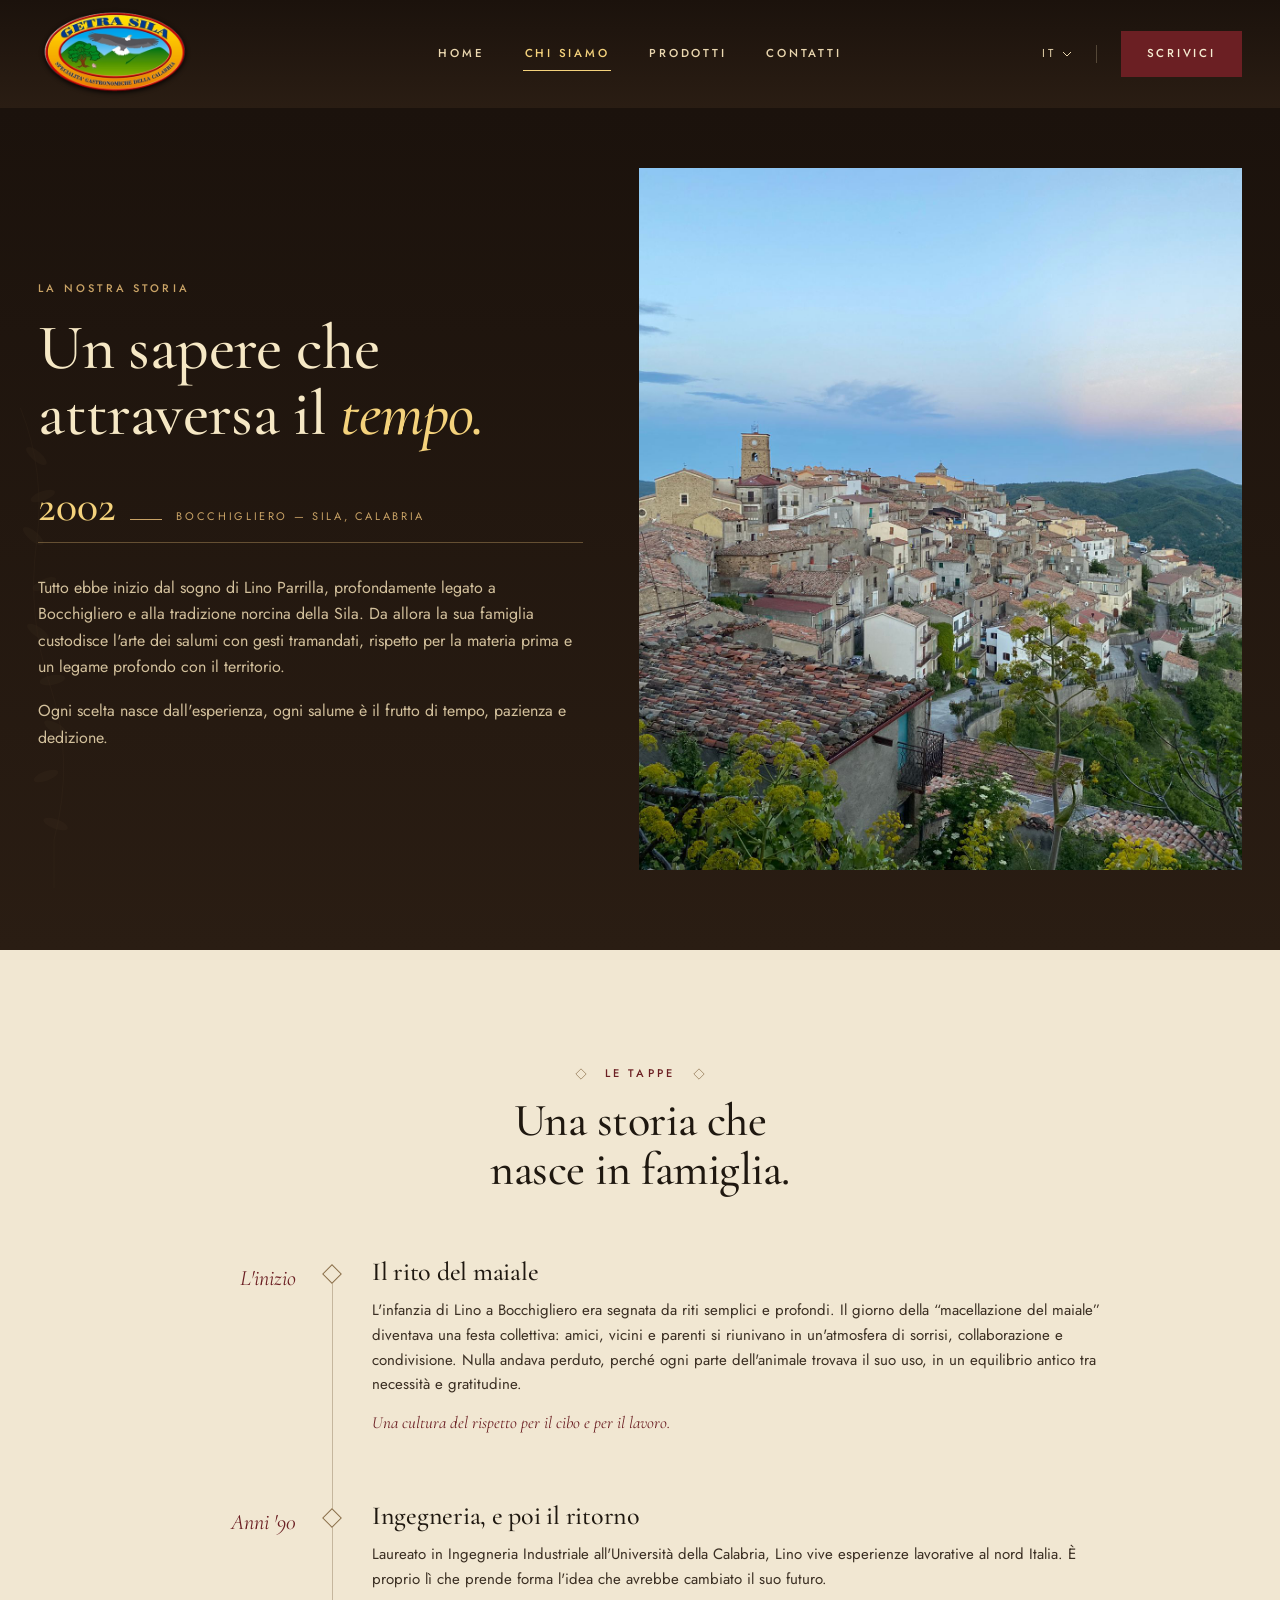
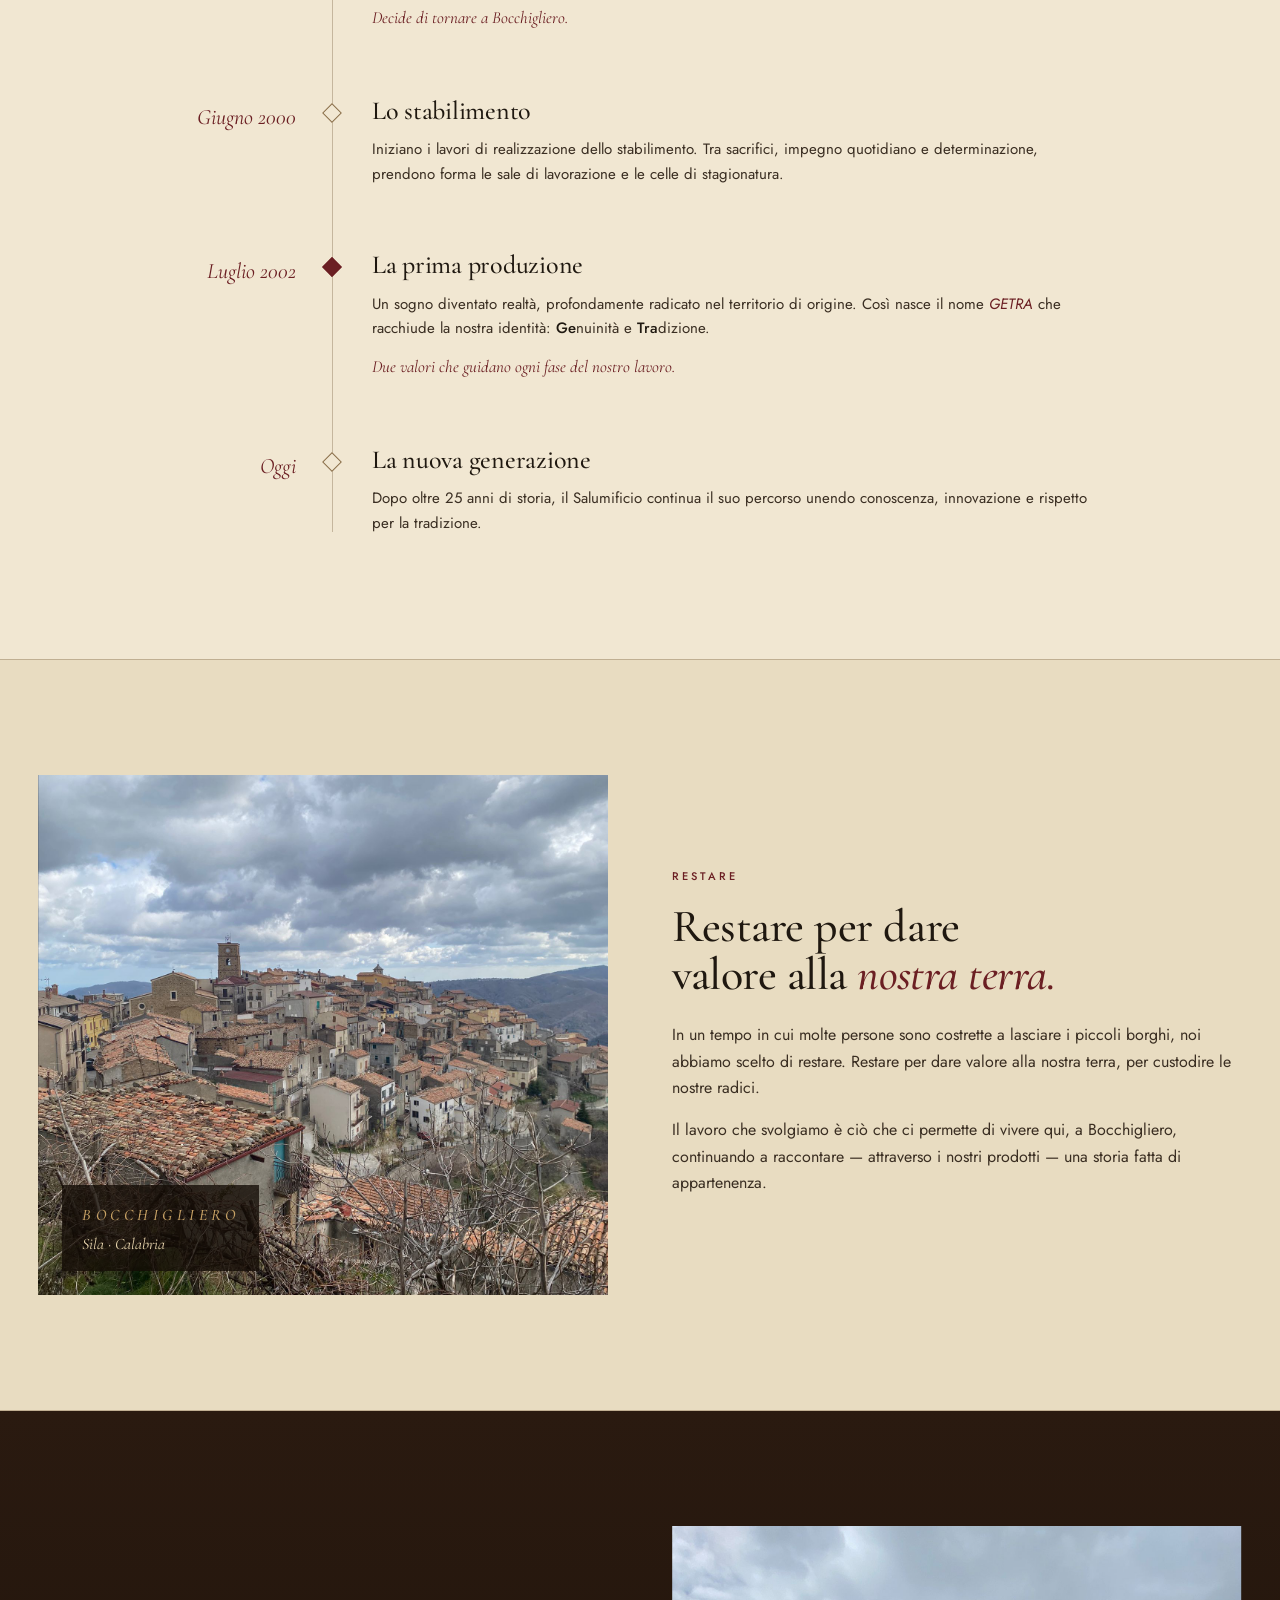
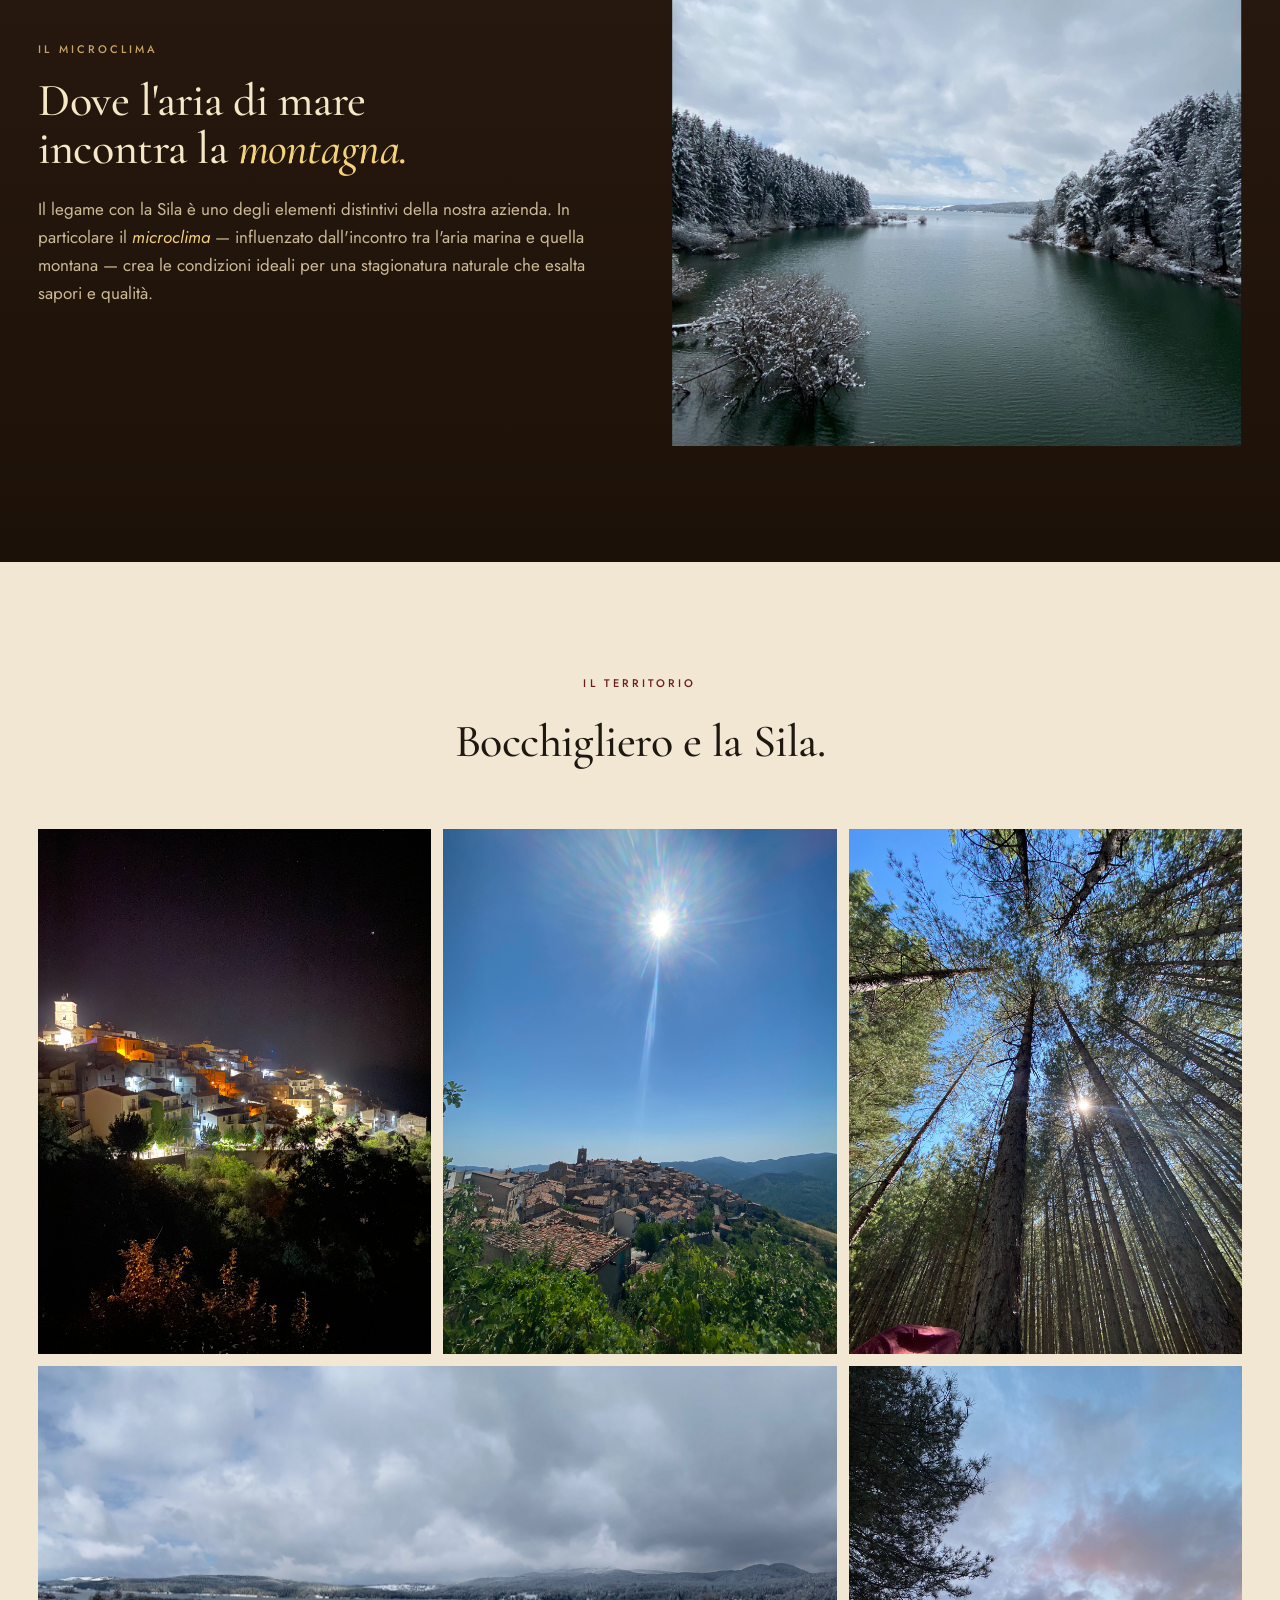
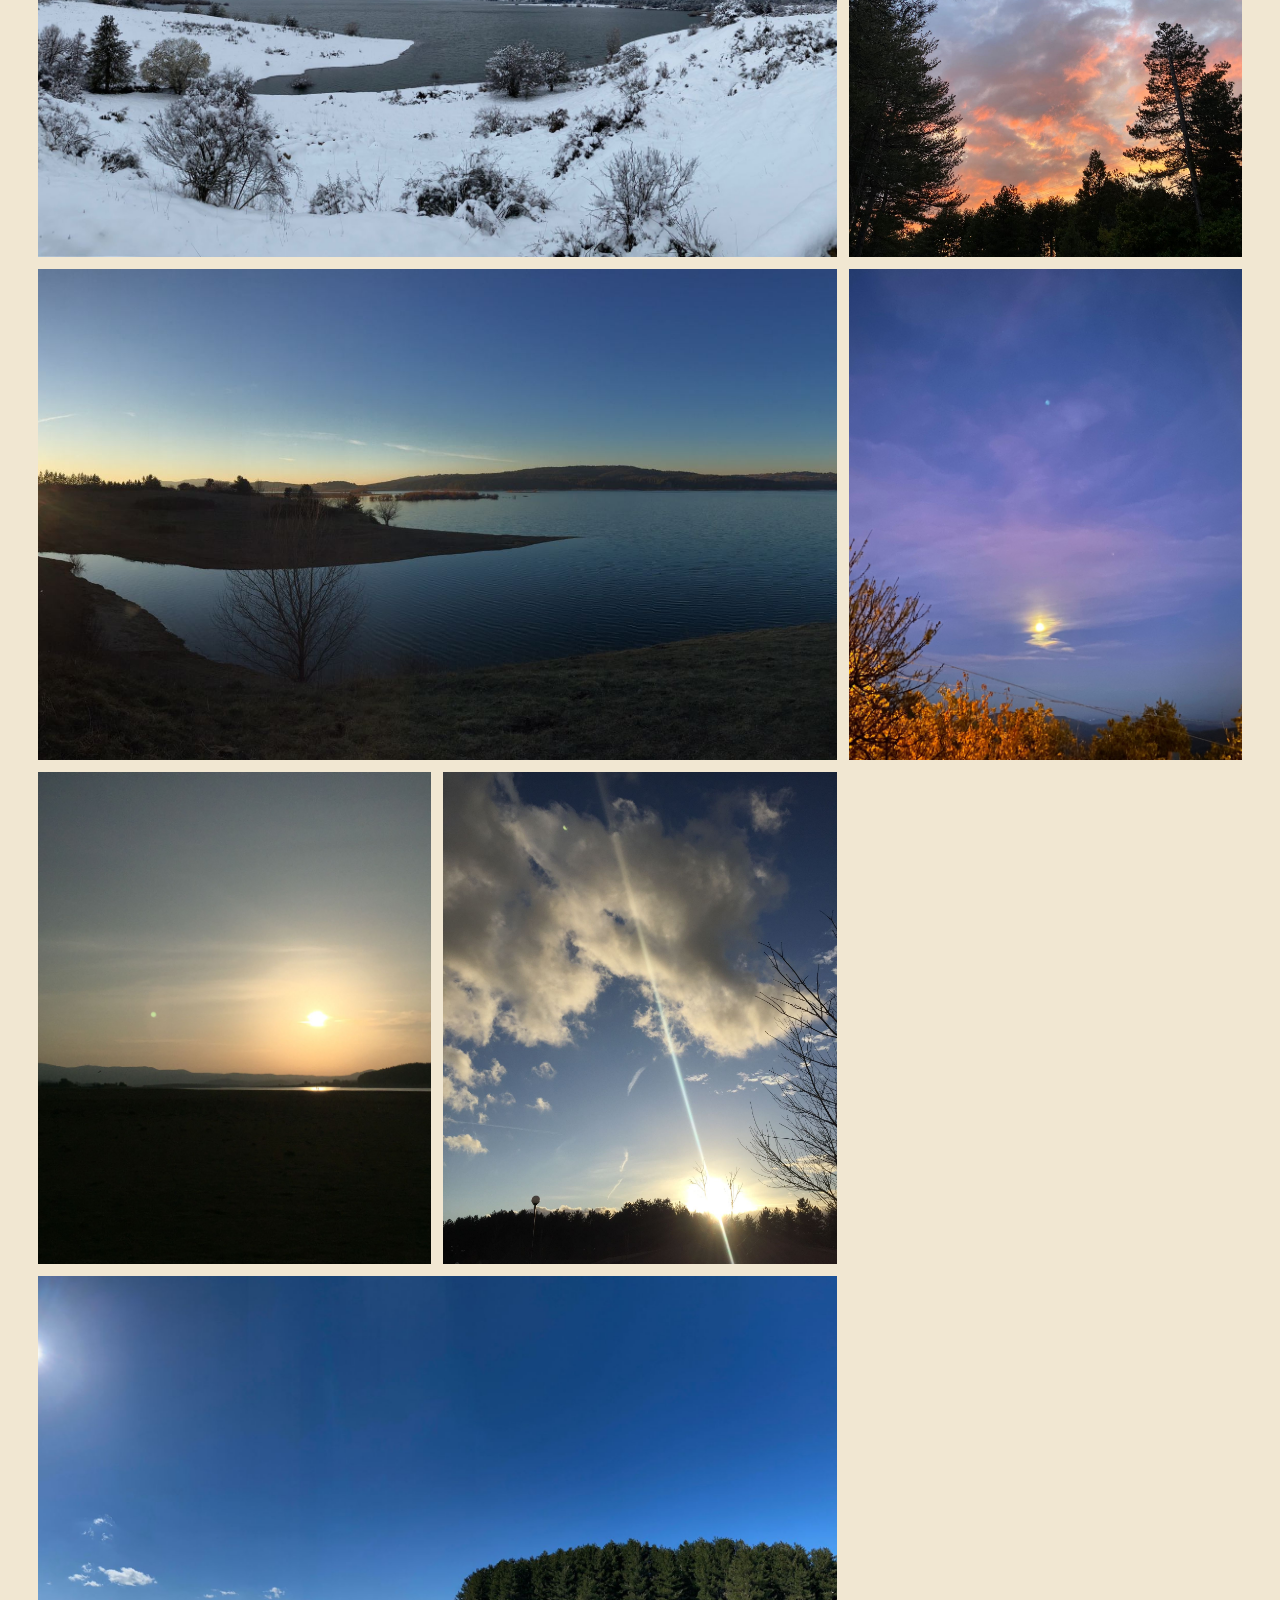
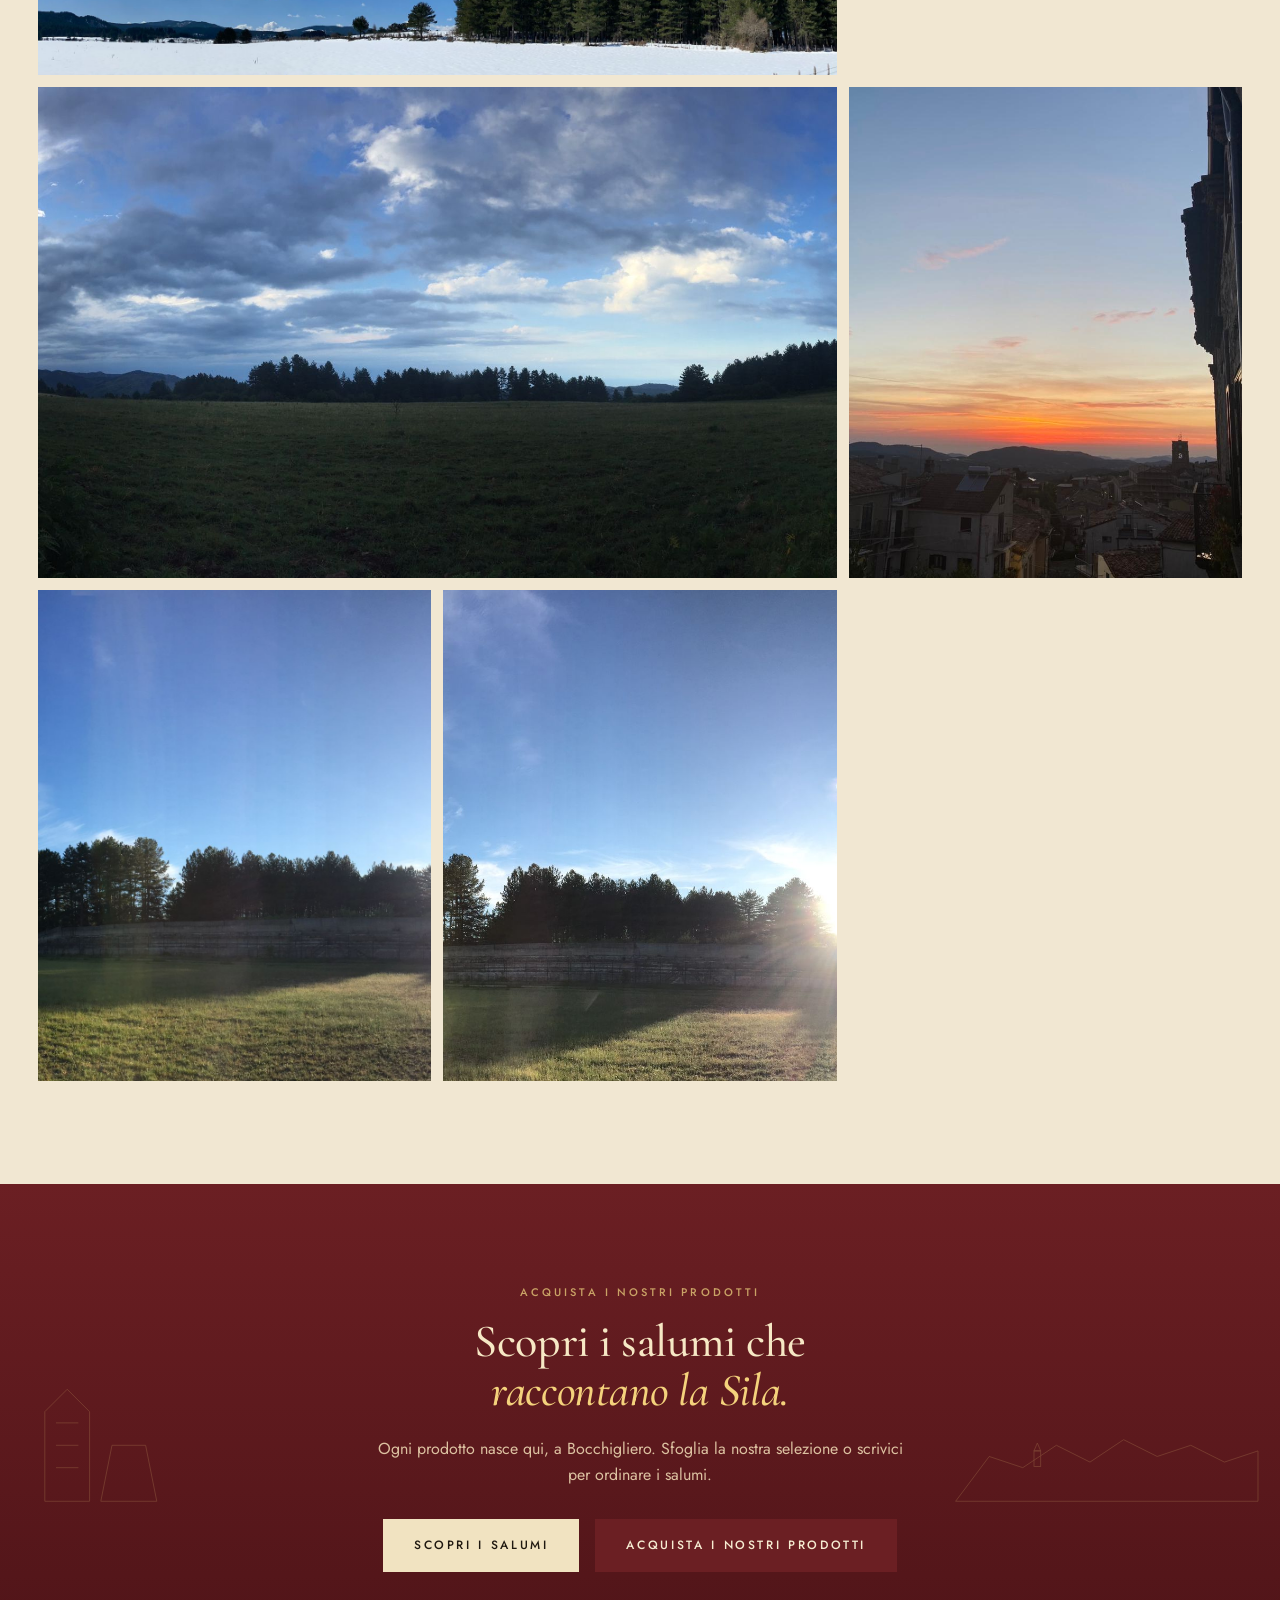
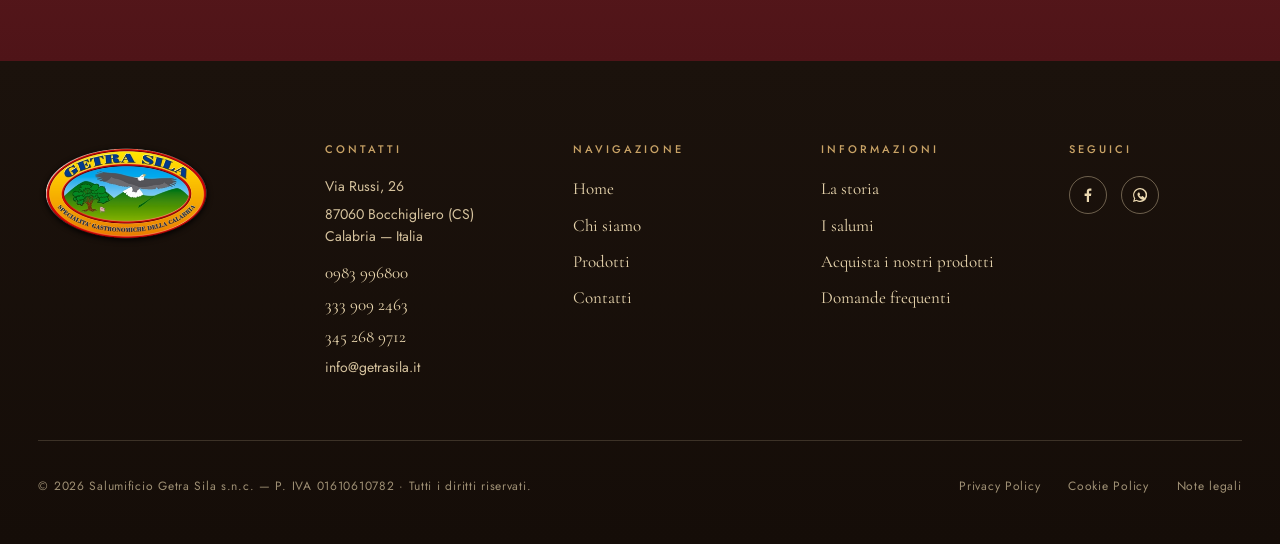
==== commit 3c926672: "Update image sources and enhance gallery section in chi-siamo.html and index.html. Replace placehold" ====
--- a/chi-siamo.html
+++ b/chi-siamo.html
@@ -93,7 +93,7 @@
     </div>
 
     <div class="cs-hero__art">
-      <image-slot id="cs-hero" shape="rect" placeholder="Salumi in stagionatura"></image-slot>
+      <image-slot id="cs-hero" shape="rect" src="img/paese/borgo-sera.jpeg" placeholder="Bocchigliero al crepuscolo"></image-slot>
     </div>
   </div>
 
@@ -184,7 +184,7 @@
 <section class="restare">
   <div class="restare__inner">
     <div class="restare__art">
-      <image-slot id="cs-village" shape="rect" placeholder="Bocchigliero · vista del borgo"></image-slot>
+      <image-slot id="cs-village" shape="rect" src="img/paese/borgo-nuvole.jpeg" placeholder="Bocchigliero · vista del borgo"></image-slot>
       <div class="restare__caption">
         <p class="eyebrow eyebrow--gold">Bocchigliero</p>
         <p>Sila · Calabria</p>
@@ -226,7 +226,61 @@
     </div>
 
     <div class="territorio__art">
-      <image-slot id="cs-territory" shape="rect" placeholder="Paesaggio Sila · faggete e altopiano"></image-slot>
+      <image-slot id="cs-territory" shape="rect" src="img/paese/lago-neve.jpeg" placeholder="Paesaggio Sila · faggete e altopiano"></image-slot>
+    </div>
+  </div>
+</section>
+
+<!-- ========== GALLERY PAESE ========== -->
+<section class="cs-gallery">
+  <div class="cs-gallery__inner">
+    <div class="section-head">
+      <p class="eyebrow">Il territorio</p>
+      <h2>Bocchigliero e la Sila.</h2>
+    </div>
+    <div class="cs-gallery__grid">
+      <figure class="cs-gallery__item cs-gallery__item--tall">
+        <img src="img/paese/borgo-notte.jpeg" alt="Bocchigliero di notte">
+      </figure>
+      <figure class="cs-gallery__item">
+        <img src="img/paese/borgo-sole.jpeg" alt="Bocchigliero sotto il sole">
+      </figure>
+      <figure class="cs-gallery__item cs-gallery__item--tall">
+        <img src="img/paese/bosco.jpeg" alt="Pini della Sila">
+      </figure>
+      <figure class="cs-gallery__item cs-gallery__item--wide">
+        <img src="img/paese/lago-neve-panorama.jpeg" alt="Lago innevato in Sila">
+      </figure>
+      <figure class="cs-gallery__item">
+        <img src="img/paese/tramonto-pini.jpeg" alt="Tramonto tra i pini">
+      </figure>
+      <figure class="cs-gallery__item cs-gallery__item--wide">
+        <img src="img/paese/lago-tramonto.jpeg" alt="Tramonto sul lago">
+      </figure>
+      <figure class="cs-gallery__item">
+        <img src="img/paese/luna.jpeg" alt="Luna sopra Bocchigliero">
+      </figure>
+      <figure class="cs-gallery__item">
+        <img src="img/paese/tramonto-lago.jpeg" alt="Tramonto sul lago della Sila">
+      </figure>
+      <figure class="cs-gallery__item">
+        <img src="img/paese/tramonto-raggi.jpeg" alt="Raggi di sole sulla Sila">
+      </figure>
+      <figure class="cs-gallery__item cs-gallery__item--wide">
+        <img src="img/paese/neve-pini.jpeg" alt="Altopiano innevato">
+      </figure>
+      <figure class="cs-gallery__item cs-gallery__item--wide">
+        <img src="img/paese/prato.jpeg" alt="Prato della Sila">
+      </figure>
+      <figure class="cs-gallery__item">
+        <img src="img/paese/borgo-tramonto.jpeg" alt="Tramonto sui tetti di Bocchigliero">
+      </figure>
+      <figure class="cs-gallery__item">
+        <img src="img/paese/campo.jpeg" alt="Campo a Bocchigliero">
+      </figure>
+      <figure class="cs-gallery__item">
+        <img src="img/paese/campo-2.jpeg" alt="Campo e pini a Bocchigliero">
+      </figure>
     </div>
   </div>
 </section>
@@ -578,6 +632,30 @@
 .territorio__art { height: 520px; position: relative; }
 .territorio__art image-slot { width: 100%; height: 100%; }
 
+/* ===== Gallery paese ===== */
+.cs-gallery {
+  padding: clamp(72px, 8vw, 120px) var(--gutter);
+  background: var(--bg-cream);
+}
+.cs-gallery__inner { max-width: var(--maxw); margin: 0 auto; }
+.cs-gallery__grid {
+  margin-top: 48px;
+  display: grid;
+  grid-template-columns: repeat(3, 1fr);
+  gap: 12px;
+}
+.cs-gallery__item { margin: 0; }
+.cs-gallery__item img {
+  width: 100%;
+  height: 100%;
+  object-fit: cover;
+  display: block;
+  aspect-ratio: 4 / 5;
+}
+.cs-gallery__item--tall img { aspect-ratio: 3 / 4; }
+.cs-gallery__item--wide { grid-column: span 2; }
+.cs-gallery__item--wide img { aspect-ratio: 16 / 8; }
+
 /* ===== Famiglia ===== */
 .famiglia {
   padding: clamp(80px, 9vw, 140px) var(--gutter);
@@ -657,6 +735,10 @@
   .restare__copy { order: -1; }
   .restare__art, .territorio__art { height: min(400px, 50vh); min-height: 280px; }
 
+  .cs-gallery { padding: clamp(48px, 8vw, 72px) var(--gutter); }
+  .cs-gallery__grid { grid-template-columns: 1fr 1fr; gap: 10px; margin-top: 28px; }
+  .cs-gallery__item--wide { grid-column: span 2; }
+
   .famiglia__grid { grid-template-columns: 1fr; gap: 24px; margin-bottom: 48px; }
   .person image-slot { height: min(300px, 45vh); }
   .person__body { padding: 22px; }
@@ -669,6 +751,11 @@
   .cs-hero__art { height: min(45vh, 320px); min-height: 240px; }
   .restare__art, .territorio__art { height: min(320px, 45vh); min-height: 240px; }
   .tl-step { padding-bottom: 24px; }
+  .cs-gallery__grid { grid-template-columns: 1fr; }
+  .cs-gallery__item--wide { grid-column: auto; }
+  .cs-gallery__item img,
+  .cs-gallery__item--wide img,
+  .cs-gallery__item--tall img { aspect-ratio: 4 / 3; }
 }
 </style>
 
--- a/styles.css
+++ b/styles.css
@@ -665,6 +665,7 @@
 }
 
 @media (max-width: 420px) {
+  :root { --gutter: 16px; }
   .strip__inner { grid-template-columns: 1fr; }
   .brand img,
   .brand svg { height: 58px; }
